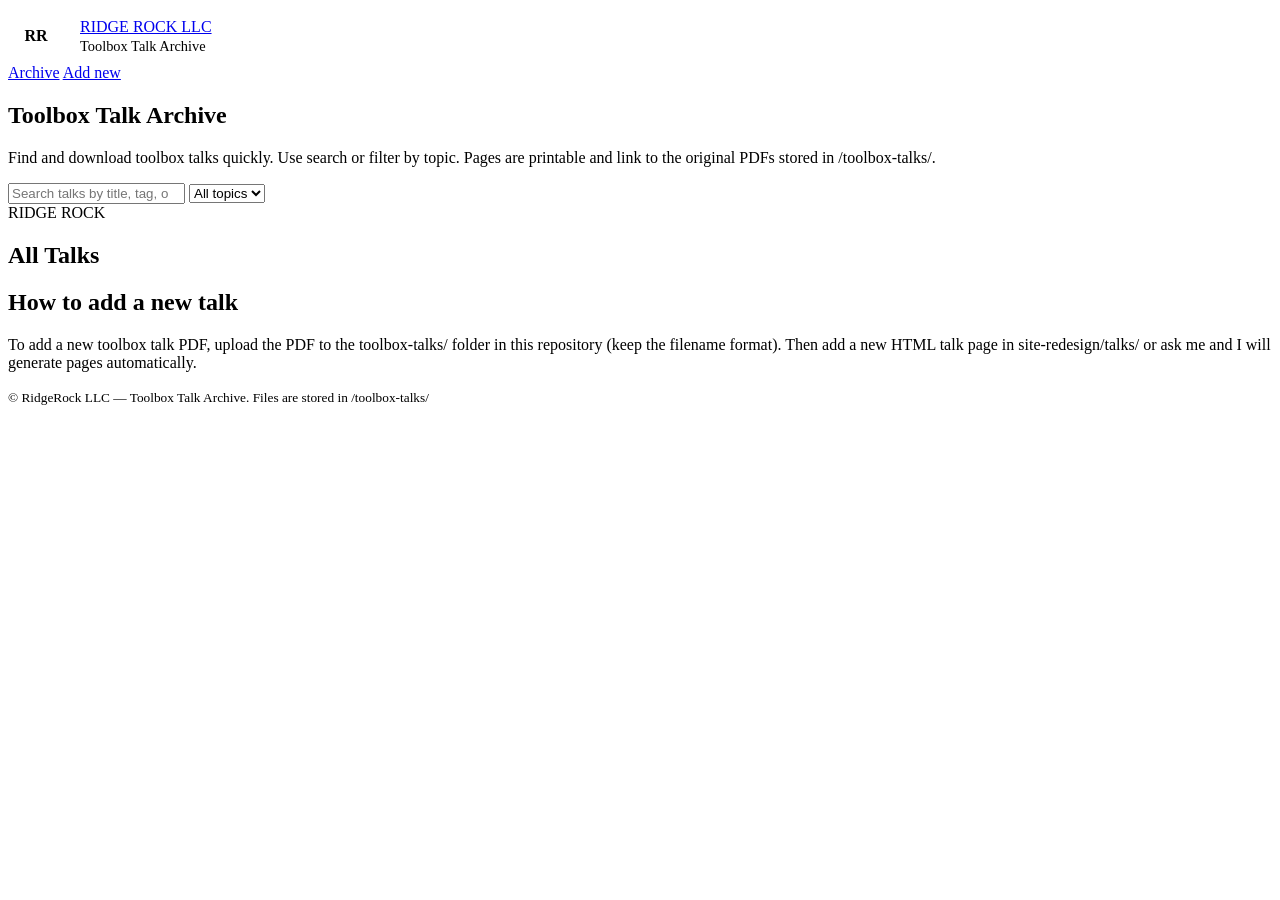
==== index.html @ 1a363d3d "Add safe redirect on site-redesign branch root to /site-redesign/ for GitHub Pages preview" ====
<!doctype html>
<html>
  <head>
    <meta http-equiv="refresh" content="0; url=/site-redesign/" />
    <title>Redirecting…</title>
  </head>
  <body>
    If you are not redirected automatically, <a href="/site-redesign/">click here</a>.
  </body>
</html>
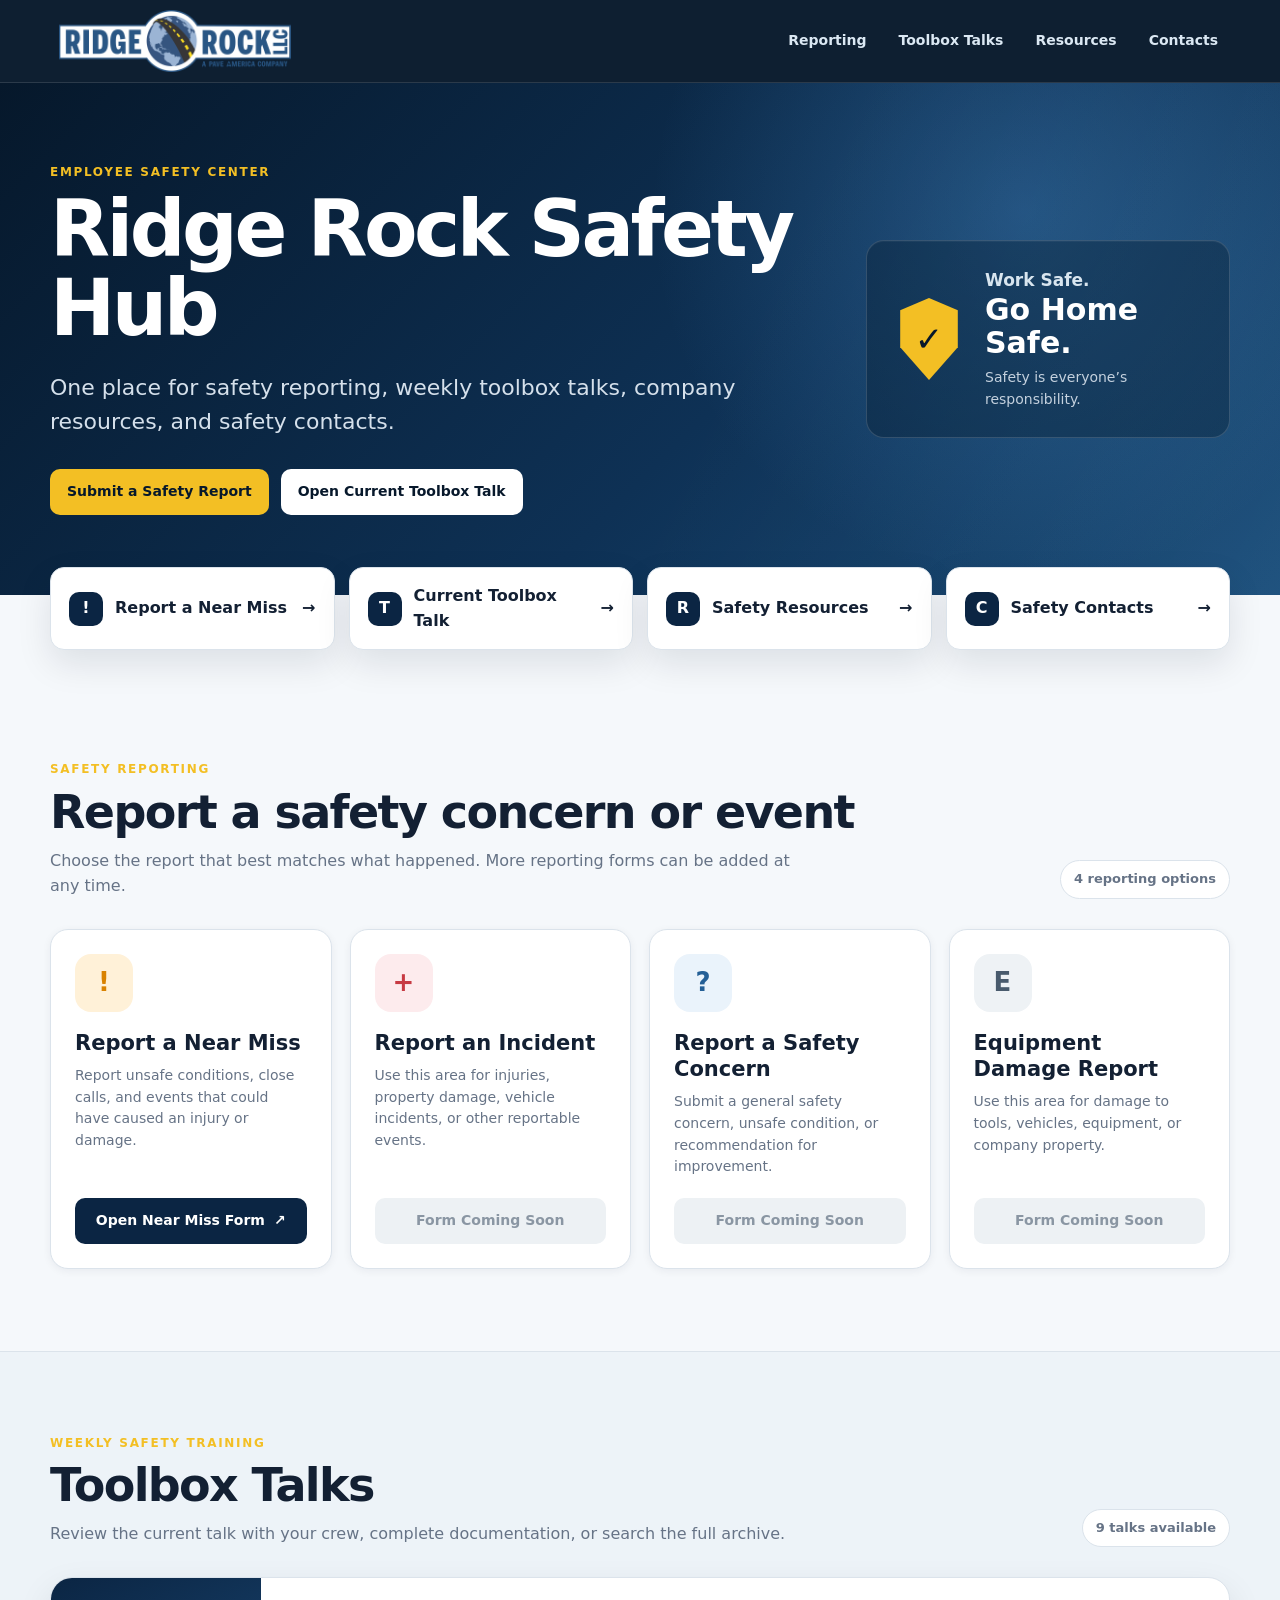
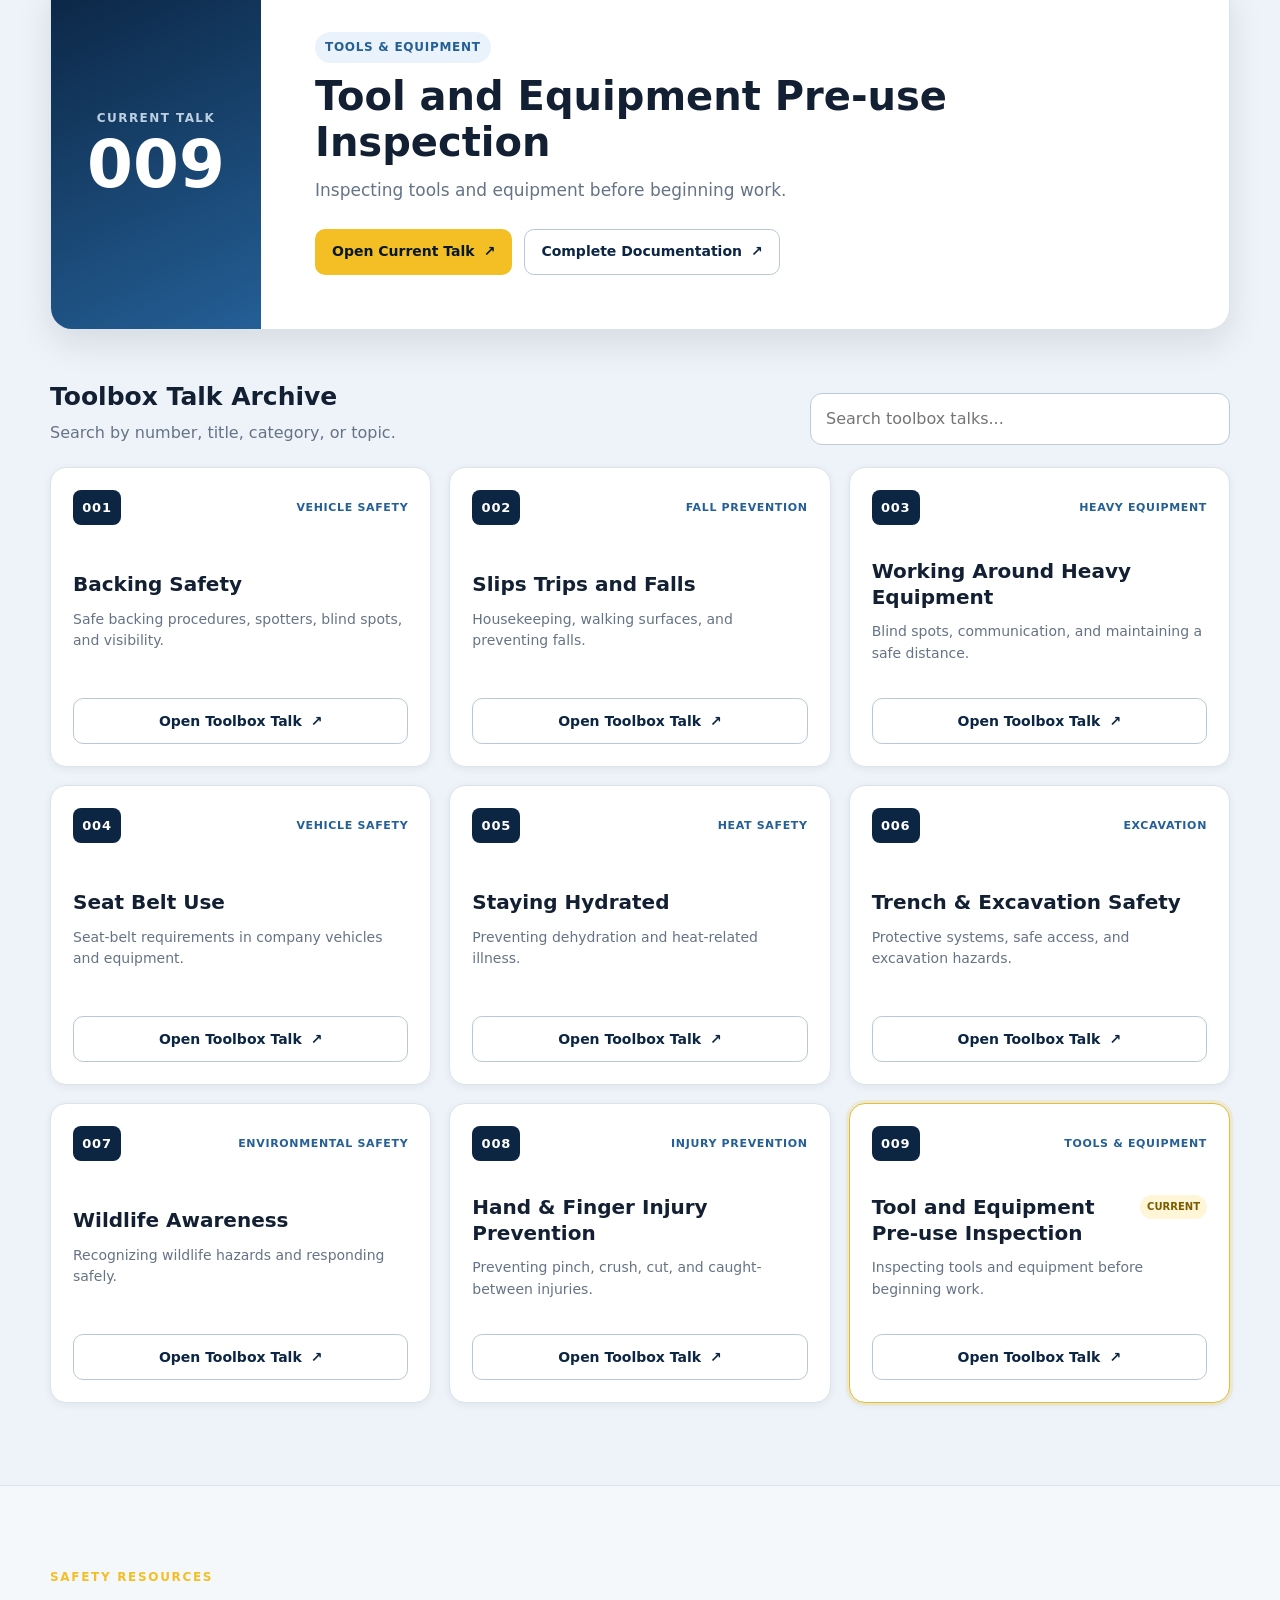
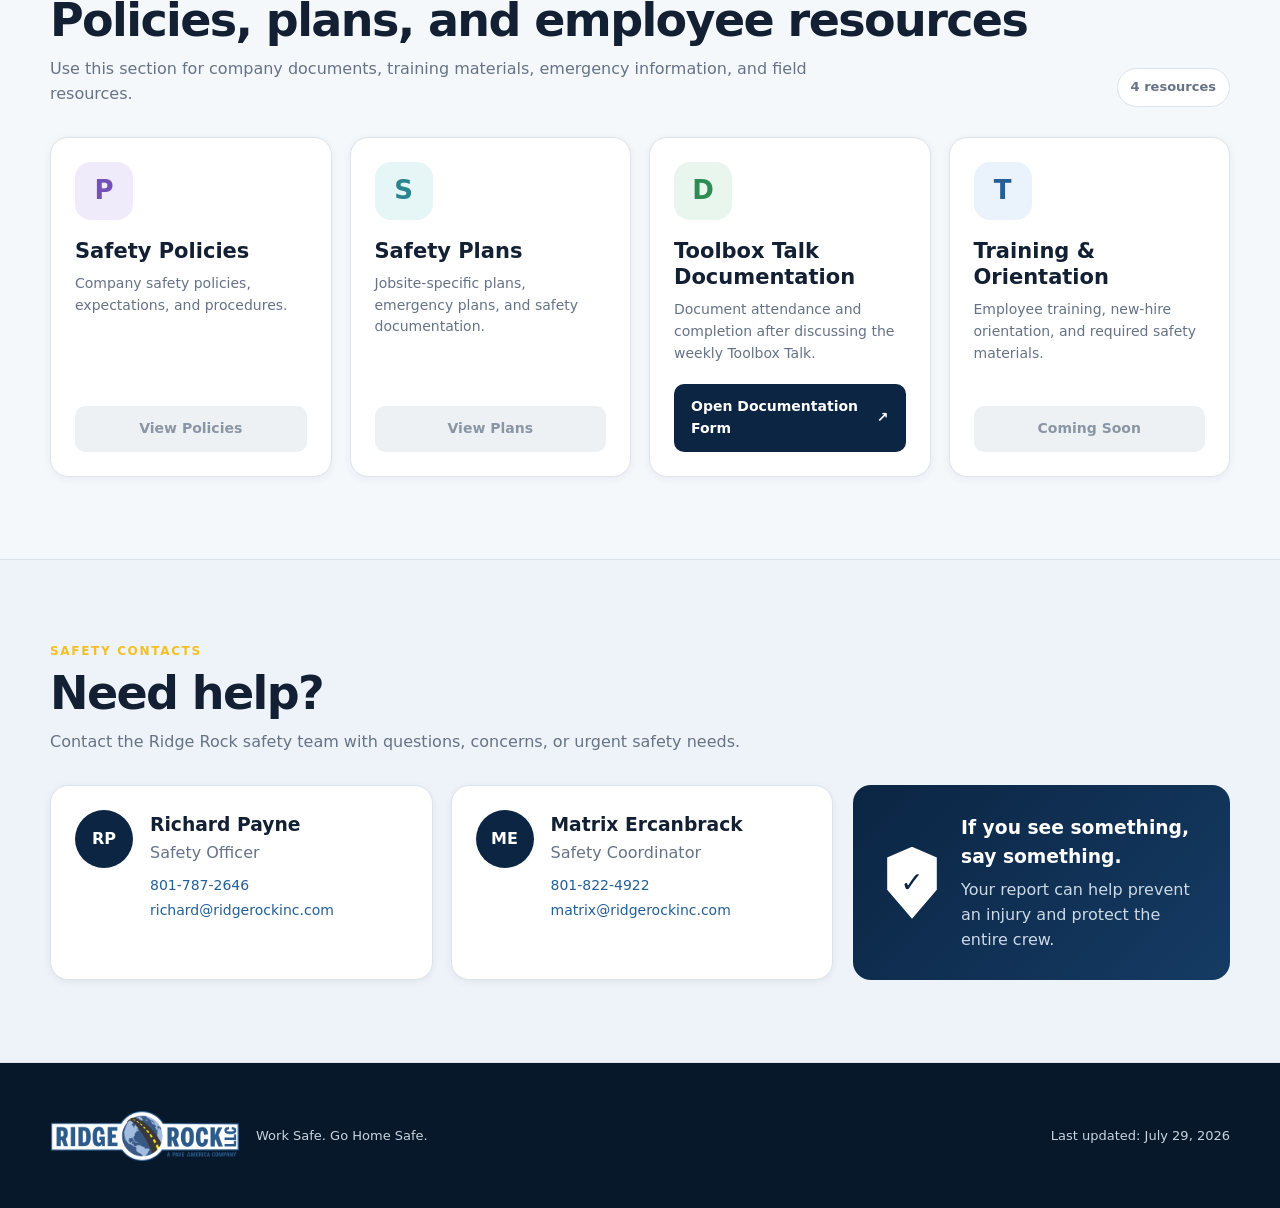
==== commit c9468efe: "Add files via upload" ====
--- a/index.html
+++ b/index.html
@@ -1,10 +1,149 @@
-<!doctype html>
-<html>
-  <head>
-    <meta http-equiv="refresh" content="0; url=/site-redesign/" />
-    <title>Redirecting…</title>
-  </head>
-  <body>
-    If you are not redirected automatically, <a href="/site-redesign/">click here</a>.
-  </body>
+<!DOCTYPE html>
+<html lang="en">
+<head>
+  <meta charset="UTF-8">
+  <meta name="viewport" content="width=device-width, initial-scale=1.0">
+  <meta name="description" content="Ridge Rock employee safety hub for reporting, toolbox talks, policies, plans, and safety contacts.">
+  <title>Ridge Rock Safety Hub</title>
+  <link rel="stylesheet" href="style.css">
+  <script src="data.js" defer></script>
+  <script src="script.js" defer></script>
+</head>
+<body>
+  <header class="site-header">
+    <div class="shell header-inner">
+      <a class="brand" href="#top" aria-label="Ridge Rock Safety Hub home">
+        <img src="assets/ridge-rock-logo.png" alt="Ridge Rock LLC logo">
+      </a>
+      <button class="menu-button" id="menuButton" type="button" aria-expanded="false" aria-controls="mainNav">Menu</button>
+      <nav class="main-nav" id="mainNav" aria-label="Primary navigation">
+        <a href="#reporting">Reporting</a>
+        <a href="#toolbox">Toolbox Talks</a>
+        <a href="#resources">Resources</a>
+        <a href="#contacts">Contacts</a>
+      </nav>
+    </div>
+  </header>
+
+  <main id="top">
+    <section class="hero">
+      <div class="shell hero-grid">
+        <div class="hero-copy">
+          <p class="eyebrow">Employee Safety Center</p>
+          <h1>Ridge Rock Safety Hub</h1>
+          <p class="hero-lead">One place for safety reporting, weekly toolbox talks, company resources, and safety contacts.</p>
+          <div class="hero-actions">
+            <a class="button button-warning" href="#reporting">Submit a Safety Report</a>
+            <a class="button button-light" href="#toolbox">Open Current Toolbox Talk</a>
+          </div>
+        </div>
+        <aside class="safety-message" aria-label="Safety message">
+          <div class="shield-icon">✓</div>
+          <div>
+            <p class="safety-kicker">Work Safe.</p>
+            <h2>Go Home Safe.</h2>
+            <p>Safety is everyone’s responsibility.</p>
+          </div>
+        </aside>
+      </div>
+    </section>
+
+    <section class="quick-links" aria-label="Quick links">
+      <div class="shell quick-grid" id="quickLinks"></div>
+    </section>
+
+    <section class="section" id="reporting">
+      <div class="shell">
+        <div class="section-heading">
+          <div>
+            <p class="eyebrow">Safety Reporting</p>
+            <h2>Report a safety concern or event</h2>
+            <p>Choose the report that best matches what happened. More reporting forms can be added at any time.</p>
+          </div>
+          <span class="section-badge" id="reportCount"></span>
+        </div>
+        <div class="card-grid report-grid" id="reportGrid"></div>
+      </div>
+    </section>
+
+    <section class="section section-alt" id="toolbox">
+      <div class="shell">
+        <div class="section-heading">
+          <div>
+            <p class="eyebrow">Weekly Safety Training</p>
+            <h2>Toolbox Talks</h2>
+            <p>Review the current talk with your crew, complete documentation, or search the full archive.</p>
+          </div>
+          <span class="section-badge" id="toolboxCount"></span>
+        </div>
+
+        <div class="current-talk" id="currentTalk"></div>
+
+        <div class="toolbox-toolbar">
+          <div>
+            <h3>Toolbox Talk Archive</h3>
+            <p>Search by number, title, category, or topic.</p>
+          </div>
+          <div class="search-wrap">
+            <label class="sr-only" for="talkSearch">Search toolbox talks</label>
+            <input id="talkSearch" type="search" placeholder="Search toolbox talks..." autocomplete="off">
+            <button id="clearSearch" type="button" hidden aria-label="Clear search">×</button>
+          </div>
+        </div>
+
+        <div class="talk-grid" id="talkGrid" aria-live="polite"></div>
+        <div class="empty-state" id="emptyState" hidden>
+          <h3>No toolbox talks found</h3>
+          <p>Try a different number or safety topic.</p>
+        </div>
+      </div>
+    </section>
+
+    <section class="section" id="resources">
+      <div class="shell">
+        <div class="section-heading">
+          <div>
+            <p class="eyebrow">Safety Resources</p>
+            <h2>Policies, plans, and employee resources</h2>
+            <p>Use this section for company documents, training materials, emergency information, and field resources.</p>
+          </div>
+          <span class="section-badge" id="resourceCount"></span>
+        </div>
+        <div class="card-grid resource-grid" id="resourceGrid"></div>
+      </div>
+    </section>
+
+    <section class="section section-alt" id="contacts">
+      <div class="shell">
+        <div class="section-heading">
+          <div>
+            <p class="eyebrow">Safety Contacts</p>
+            <h2>Need help?</h2>
+            <p>Contact the Ridge Rock safety team with questions, concerns, or urgent safety needs.</p>
+          </div>
+        </div>
+        <div class="contact-layout">
+          <div class="contact-grid" id="contactGrid"></div>
+          <aside class="speak-up-card">
+            <div class="shield-outline">✓</div>
+            <div>
+              <h3>If you see something, say something.</h3>
+              <p>Your report can help prevent an injury and protect the entire crew.</p>
+            </div>
+          </aside>
+        </div>
+      </div>
+    </section>
+  </main>
+
+  <footer class="site-footer">
+    <div class="shell footer-inner">
+      <div>
+        <img src="assets/ridge-rock-logo.png" alt="" aria-hidden="true">
+        <p>Work Safe. Go Home Safe.</p>
+      </div>
+      <p id="lastUpdated"></p>
+    </div>
+  </footer>
+</body>
 </html>
--- a/style.css
+++ b/style.css
@@ -0,0 +1,211 @@
+:root {
+  --navy-950: #07182b;
+  --navy-900: #0b2543;
+  --navy-800: #153b64;
+  --blue-600: #245f96;
+  --blue-100: #eaf3fb;
+  --gold-500: #f3bf24;
+  --gold-100: #fff6d8;
+  --red-600: #c73a43;
+  --red-100: #fdebed;
+  --green-600: #2d8c53;
+  --green-100: #e9f6ee;
+  --purple-600: #7351b8;
+  --purple-100: #f0ebfb;
+  --teal-600: #2a8590;
+  --teal-100: #e6f5f6;
+  --amber-600: #d98200;
+  --amber-100: #fff1d8;
+  --slate-700: #495b6d;
+  --slate-100: #eef2f5;
+  --ink: #132033;
+  --muted: #667386;
+  --line: #dbe3eb;
+  --surface: #ffffff;
+  --background: #f5f8fb;
+  --shadow-sm: 0 2px 8px rgba(7, 24, 43, 0.06);
+  --shadow-md: 0 14px 35px rgba(7, 24, 43, 0.10);
+  --radius: 18px;
+  --shell: 1180px;
+}
+
+* { box-sizing: border-box; }
+html { scroll-behavior: smooth; }
+body {
+  margin: 0;
+  color: var(--ink);
+  background: var(--background);
+  font-family: Inter, ui-sans-serif, system-ui, -apple-system, BlinkMacSystemFont, "Segoe UI", sans-serif;
+  line-height: 1.55;
+}
+a { color: inherit; }
+button, input { font: inherit; }
+.shell { width: min(calc(100% - 34px), var(--shell)); margin: 0 auto; }
+
+.site-header {
+  position: sticky;
+  top: 0;
+  z-index: 100;
+  background: rgba(7, 24, 43, 0.97);
+  border-bottom: 1px solid rgba(255,255,255,0.12);
+  backdrop-filter: blur(12px);
+}
+.header-inner { min-height: 82px; display: flex; align-items: center; justify-content: space-between; gap: 28px; }
+.brand img { width: 250px; max-height: 62px; object-fit: contain; display: block; }
+.main-nav { display: flex; gap: 8px; }
+.main-nav a { color: #dbe8f3; text-decoration: none; font-size: 14px; font-weight: 750; padding: 10px 12px; border-radius: 9px; }
+.main-nav a:hover { background: rgba(255,255,255,0.08); color: #fff; }
+.menu-button { display: none; border: 1px solid rgba(255,255,255,.28); background: transparent; color: white; border-radius: 9px; padding: 8px 12px; font-weight: 750; }
+
+.hero {
+  color: white;
+  background:
+    radial-gradient(circle at 80% 25%, rgba(63,131,191,.38), transparent 34%),
+    linear-gradient(135deg, #06182b 0%, #0e3155 58%, #174c7a 100%);
+  overflow: hidden;
+  position: relative;
+}
+.hero::after { content: ""; position: absolute; inset: 0; background: linear-gradient(115deg, transparent 55%, rgba(255,255,255,.04)); pointer-events: none; }
+.hero-grid { min-height: 470px; display: grid; grid-template-columns: 1.35fr .65fr; align-items: center; gap: 60px; padding: 80px 0; position: relative; z-index: 1; }
+.eyebrow { margin: 0 0 8px; color: var(--gold-500); font-size: 12px; font-weight: 850; letter-spacing: .14em; text-transform: uppercase; }
+.hero h1 { margin: 0; font-size: clamp(44px, 7vw, 78px); line-height: 1.02; letter-spacing: -.045em; }
+.hero-lead { max-width: 760px; margin: 22px 0 0; color: #d5e0eb; font-size: clamp(18px, 2vw, 22px); }
+.hero-actions { display: flex; flex-wrap: wrap; gap: 12px; margin-top: 30px; }
+.safety-message { display: flex; align-items: center; gap: 20px; padding: 26px; border: 1px solid rgba(255,255,255,.15); border-radius: var(--radius); background: rgba(3,17,32,.30); box-shadow: inset 0 1px rgba(255,255,255,.04); }
+.shield-icon { width: 72px; height: 82px; display: grid; place-items: center; flex: 0 0 auto; clip-path: polygon(50% 0, 90% 15%, 90% 60%, 50% 100%, 10% 60%, 10% 15%); background: var(--gold-500); color: var(--navy-950); font-size: 34px; font-weight: 900; }
+.safety-message h2, .safety-message p { margin: 0; }
+.safety-kicker { color: #d8e5ef; font-size: 17px; font-weight: 800; }
+.safety-message h2 { font-size: 30px; line-height: 1.1; }
+.safety-message p:last-child { margin-top: 8px; color: #c4d1de; font-size: 14px; }
+
+.quick-links { transform: translateY(-28px); position: relative; z-index: 5; }
+.quick-grid { display: grid; grid-template-columns: repeat(4, 1fr); gap: 14px; }
+.quick-card { display: grid; grid-template-columns: auto 1fr auto; align-items: center; gap: 12px; min-height: 76px; padding: 16px 18px; background: white; border: 1px solid var(--line); border-radius: 14px; box-shadow: var(--shadow-md); text-decoration: none; font-weight: 800; }
+.quick-card:hover { transform: translateY(-2px); border-color: #b9cde0; }
+.quick-icon { width: 34px; height: 34px; display: grid; place-items: center; border-radius: 10px; background: var(--navy-900); color: white; }
+
+.section { padding: 82px 0; }
+.section-alt { background: #edf3f8; border-top: 1px solid var(--line); border-bottom: 1px solid var(--line); }
+.section-heading { display: flex; justify-content: space-between; align-items: flex-end; gap: 24px; margin-bottom: 30px; }
+.section-heading h2 { margin: 0; font-size: clamp(31px, 4vw, 46px); letter-spacing: -.035em; line-height: 1.13; }
+.section-heading p:last-child { max-width: 760px; margin: 10px 0 0; color: var(--muted); }
+.section-badge { flex: 0 0 auto; padding: 8px 13px; border: 1px solid var(--line); border-radius: 999px; background: white; color: var(--muted); font-size: 13px; font-weight: 750; }
+
+.card-grid { display: grid; grid-template-columns: repeat(4, minmax(0, 1fr)); gap: 18px; }
+.info-card { min-height: 340px; display: flex; flex-direction: column; gap: 18px; padding: 24px; border: 1px solid var(--line); border-radius: var(--radius); background: white; box-shadow: var(--shadow-sm); }
+.info-card:hover { transform: translateY(-4px); box-shadow: var(--shadow-md); }
+.info-icon { width: 58px; height: 58px; display: grid; place-items: center; border-radius: 16px; font-size: 26px; font-weight: 900; }
+.info-copy { flex: 1; }
+.info-copy h3 { margin: 0 0 9px; font-size: 21px; line-height: 1.25; }
+.info-copy p { margin: 0; color: var(--muted); font-size: 14px; }
+.theme-amber .info-icon { background: var(--amber-100); color: var(--amber-600); }
+.theme-red .info-icon { background: var(--red-100); color: var(--red-600); }
+.theme-blue .info-icon { background: var(--blue-100); color: var(--blue-600); }
+.theme-slate .info-icon { background: var(--slate-100); color: var(--slate-700); }
+.theme-purple .info-icon { background: var(--purple-100); color: var(--purple-600); }
+.theme-teal .info-icon { background: var(--teal-100); color: var(--teal-600); }
+.theme-green .info-icon { background: var(--green-100); color: var(--green-600); }
+
+.button { min-height: 46px; display: inline-flex; align-items: center; justify-content: center; gap: 9px; border: 1px solid transparent; border-radius: 10px; padding: 11px 16px; text-decoration: none; font-size: 14px; font-weight: 850; transition: .18s ease; }
+.button:hover { transform: translateY(-1px); }
+.button-primary { background: var(--navy-900); color: white; }
+.button-primary:hover { background: #123a64; }
+.button-warning { background: var(--gold-500); color: var(--navy-950); }
+.button-warning:hover { background: #ffd34a; }
+.button-light { background: white; color: var(--navy-950); }
+.button-outline { border-color: #b9c8d6; background: white; color: var(--navy-900); }
+.button-outline:hover { border-color: var(--blue-600); background: var(--blue-100); }
+.button-muted { background: #edf1f4; color: #8a96a3; cursor: not-allowed; }
+
+.current-talk { display: grid; grid-template-columns: 210px 1fr; overflow: hidden; border: 1px solid var(--line); border-radius: 22px; background: white; box-shadow: var(--shadow-md); }
+.current-number { display: grid; place-content: center; padding: 34px; background: linear-gradient(155deg, var(--navy-900), var(--blue-600)); color: white; text-align: center; }
+.current-number span { color: #bcd0e2; font-size: 12px; font-weight: 850; letter-spacing: .12em; text-transform: uppercase; }
+.current-number strong { display: block; margin-top: 4px; font-size: 66px; line-height: 1; }
+.current-copy { padding: clamp(30px, 5vw, 54px); }
+.current-copy h3 { margin: 10px 0 12px; font-size: clamp(27px, 4vw, 40px); line-height: 1.15; }
+.current-copy p { margin: 0; color: var(--muted); font-size: 17px; }
+.pill { display: inline-flex; padding: 6px 10px; border-radius: 999px; background: var(--blue-100); color: var(--blue-600); font-size: 12px; font-weight: 850; text-transform: uppercase; letter-spacing: .06em; }
+.current-actions { display: flex; flex-wrap: wrap; gap: 12px; margin-top: 26px; }
+
+.toolbox-toolbar { display: flex; align-items: flex-end; justify-content: space-between; gap: 26px; margin: 48px 0 22px; }
+.toolbox-toolbar h3 { margin: 0; font-size: 25px; }
+.toolbox-toolbar p { margin: 4px 0 0; color: var(--muted); }
+.search-wrap { position: relative; width: min(420px, 100%); }
+.search-wrap input { width: 100%; min-height: 52px; border: 1px solid #bdcbd8; border-radius: 12px; padding: 12px 46px 12px 15px; background: white; color: var(--ink); outline: none; }
+.search-wrap input:focus { border-color: var(--blue-600); box-shadow: 0 0 0 4px rgba(36,95,150,.13); }
+.search-wrap button { position: absolute; right: 9px; top: 50%; transform: translateY(-50%); width: 32px; height: 32px; border: 0; border-radius: 50%; background: #edf1f4; cursor: pointer; font-size: 20px; }
+
+.talk-grid { display: grid; grid-template-columns: repeat(3, minmax(0, 1fr)); gap: 18px; }
+.talk-card { min-height: 300px; display: flex; flex-direction: column; justify-content: space-between; gap: 22px; padding: 22px; border: 1px solid var(--line); border-radius: 16px; background: white; box-shadow: var(--shadow-sm); }
+.talk-card:hover { transform: translateY(-4px); box-shadow: var(--shadow-md); }
+.talk-card.is-current { border-color: #e3bd32; box-shadow: 0 0 0 3px rgba(243,191,36,.15), var(--shadow-sm); }
+.talk-card-top { display: flex; align-items: center; justify-content: space-between; gap: 12px; }
+.talk-number { display: inline-grid; place-items: center; min-width: 48px; height: 35px; border-radius: 8px; background: var(--navy-900); color: white; font-size: 13px; font-weight: 900; letter-spacing: .06em; }
+.talk-category { color: var(--blue-600); font-size: 11px; font-weight: 850; text-transform: uppercase; letter-spacing: .06em; text-align: right; }
+.title-row { display: flex; align-items: flex-start; gap: 9px; }
+.title-row h3 { flex: 1; margin: 0; font-size: 20px; line-height: 1.28; }
+.current-label { flex: 0 0 auto; padding: 4px 7px; border-radius: 999px; background: var(--gold-100); color: #7a5b00; font-size: 10px; font-weight: 900; text-transform: uppercase; }
+.talk-card p { margin: 11px 0 0; color: var(--muted); font-size: 14px; }
+.empty-state { padding: 50px 24px; border: 1px dashed #b9c8d6; border-radius: 16px; background: white; text-align: center; }
+.empty-state h3 { margin: 0; }
+.empty-state p { margin: 7px 0 0; color: var(--muted); }
+
+.contact-layout { display: grid; grid-template-columns: 1.35fr .65fr; gap: 20px; }
+.contact-grid { display: grid; grid-template-columns: repeat(2, minmax(0, 1fr)); gap: 18px; }
+.contact-card { display: grid; grid-template-columns: auto 1fr; gap: 17px; padding: 24px; border: 1px solid var(--line); border-radius: var(--radius); background: white; box-shadow: var(--shadow-sm); }
+.avatar { width: 58px; height: 58px; display: grid; place-items: center; border-radius: 50%; background: var(--navy-900); color: white; font-weight: 900; }
+.contact-card h3 { margin: 0; }
+.contact-role { margin: 2px 0 9px; color: var(--muted); }
+.contact-card a { display: block; margin-top: 4px; color: var(--blue-600); text-decoration: none; font-size: 14px; overflow-wrap: anywhere; }
+.speak-up-card { display: flex; align-items: center; gap: 18px; padding: 28px; border-radius: var(--radius); background: linear-gradient(135deg, var(--navy-900), var(--navy-800)); color: white; }
+.shield-outline { width: 62px; height: 72px; display: grid; place-items: center; flex: 0 0 auto; clip-path: polygon(50% 0, 90% 15%, 90% 60%, 50% 100%, 10% 60%, 10% 15%); background: white; color: var(--navy-900); font-size: 28px; font-weight: 900; }
+.speak-up-card h3 { margin: 0 0 7px; }
+.speak-up-card p { margin: 0; color: #ccdae6; }
+
+.site-footer { background: var(--navy-950); color: #c8d5e0; }
+.footer-inner { min-height: 145px; display: flex; align-items: center; justify-content: space-between; gap: 30px; padding: 28px 0; }
+.footer-inner > div { display: flex; align-items: center; gap: 16px; }
+.footer-inner img { width: 190px; max-height: 50px; object-fit: contain; filter: brightness(1.05); }
+.footer-inner p { margin: 0; font-size: 13px; }
+
+.sr-only { position: absolute; width: 1px; height: 1px; overflow: hidden; clip: rect(0,0,0,0); white-space: nowrap; }
+
+@media (max-width: 1000px) {
+  .hero-grid { grid-template-columns: 1fr; gap: 34px; }
+  .safety-message { max-width: 520px; }
+  .card-grid { grid-template-columns: repeat(2, minmax(0, 1fr)); }
+  .talk-grid { grid-template-columns: repeat(2, minmax(0, 1fr)); }
+  .contact-layout { grid-template-columns: 1fr; }
+}
+
+@media (max-width: 760px) {
+  .header-inner { min-height: 72px; }
+  .brand img { width: 205px; }
+  .menu-button { display: inline-flex; }
+  .main-nav { display: none; position: absolute; top: 72px; left: 0; right: 0; flex-direction: column; padding: 14px 17px 18px; background: var(--navy-950); border-top: 1px solid rgba(255,255,255,.1); }
+  .main-nav.open { display: flex; }
+  .hero-grid { min-height: auto; padding: 62px 0 80px; }
+  .quick-grid { grid-template-columns: repeat(2, 1fr); }
+  .section { padding: 62px 0; }
+  .section-heading { align-items: flex-start; flex-direction: column; }
+  .current-talk { grid-template-columns: 1fr; }
+  .current-number { display: flex; align-items: center; justify-content: flex-start; gap: 10px; padding: 21px 24px; text-align: left; }
+  .current-number strong { margin: 0; font-size: 26px; }
+  .toolbox-toolbar { align-items: flex-start; flex-direction: column; }
+  .search-wrap { width: 100%; }
+  .contact-grid { grid-template-columns: 1fr; }
+  .footer-inner { align-items: flex-start; flex-direction: column; }
+}
+
+@media (max-width: 560px) {
+  .shell { width: min(calc(100% - 24px), var(--shell)); }
+  .brand img { width: 175px; }
+  .hero h1 { font-size: 43px; }
+  .hero-actions .button { width: 100%; }
+  .safety-message { align-items: flex-start; }
+  .quick-grid, .card-grid, .talk-grid { grid-template-columns: 1fr; }
+  .quick-links { transform: translateY(-22px); }
+  .info-card { min-height: 300px; }
+  .current-actions .button { width: 100%; }
+  .footer-inner > div { align-items: flex-start; flex-direction: column; }
+}
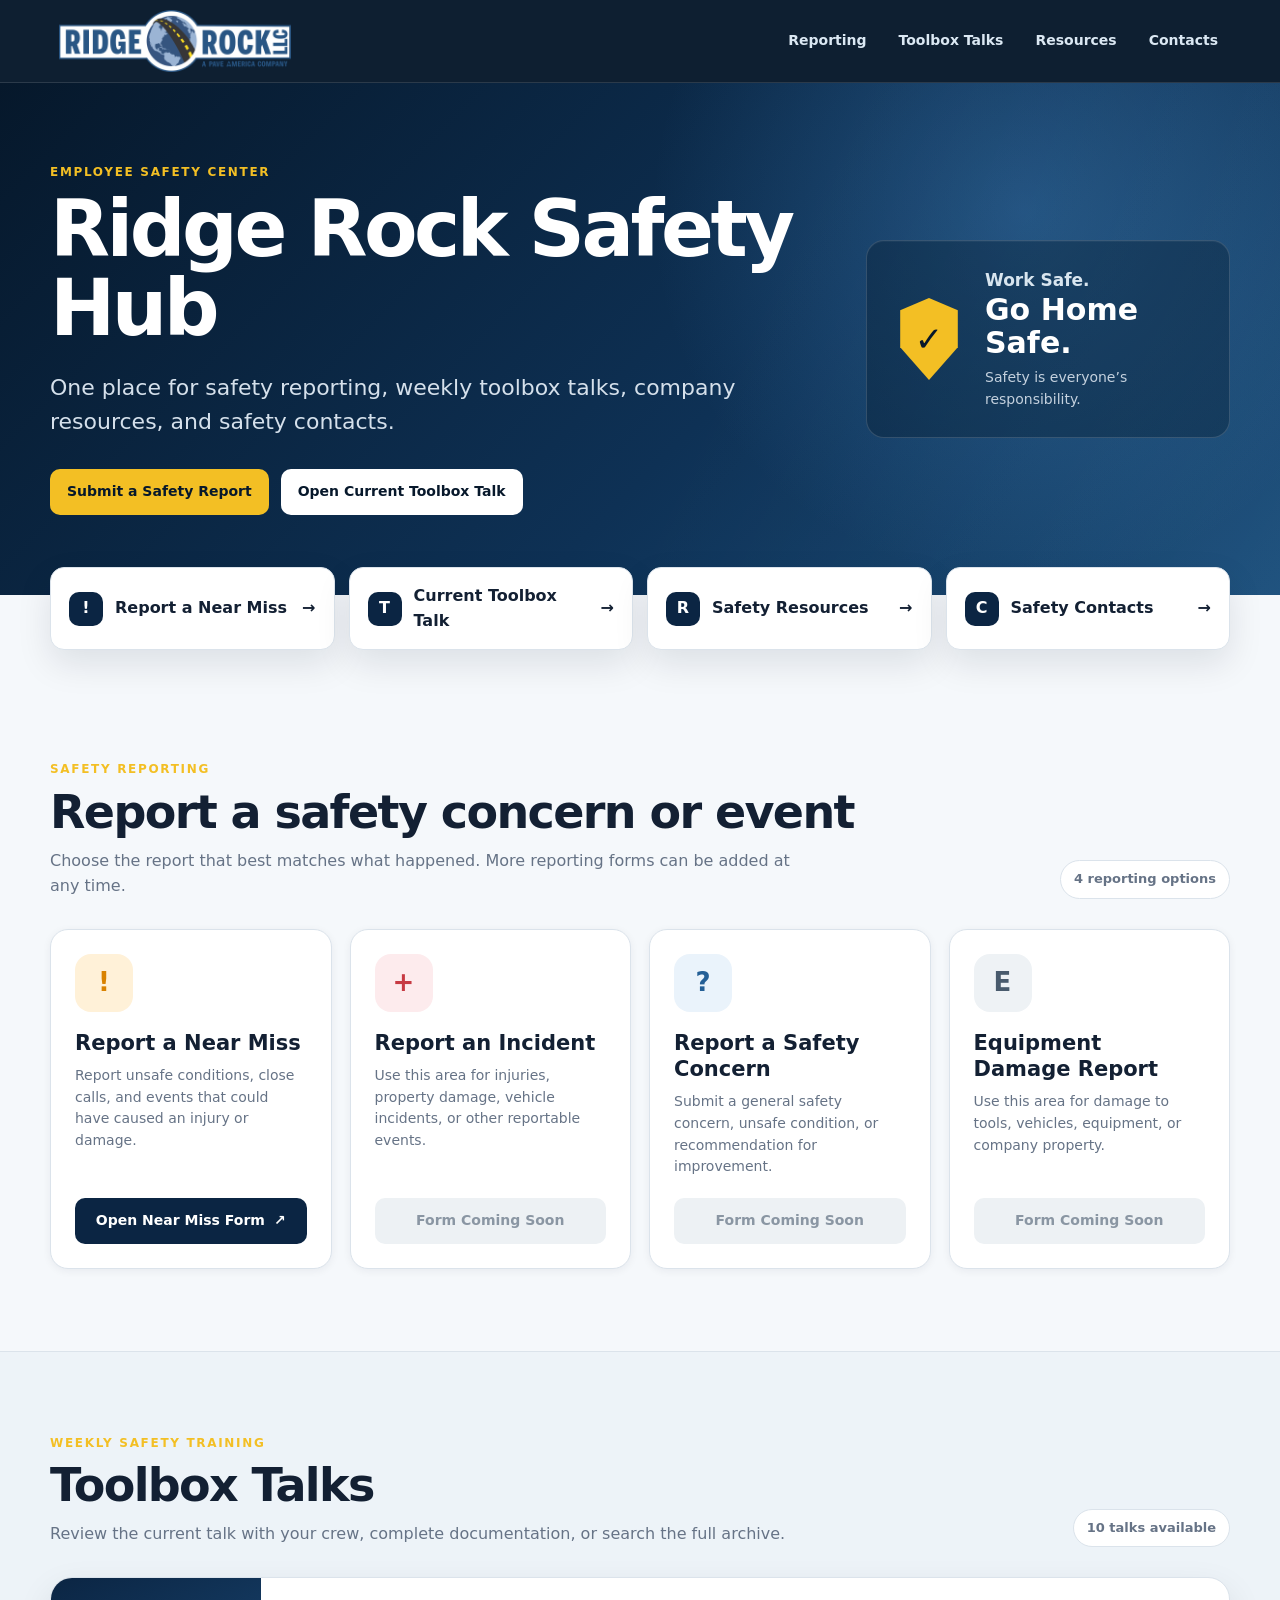
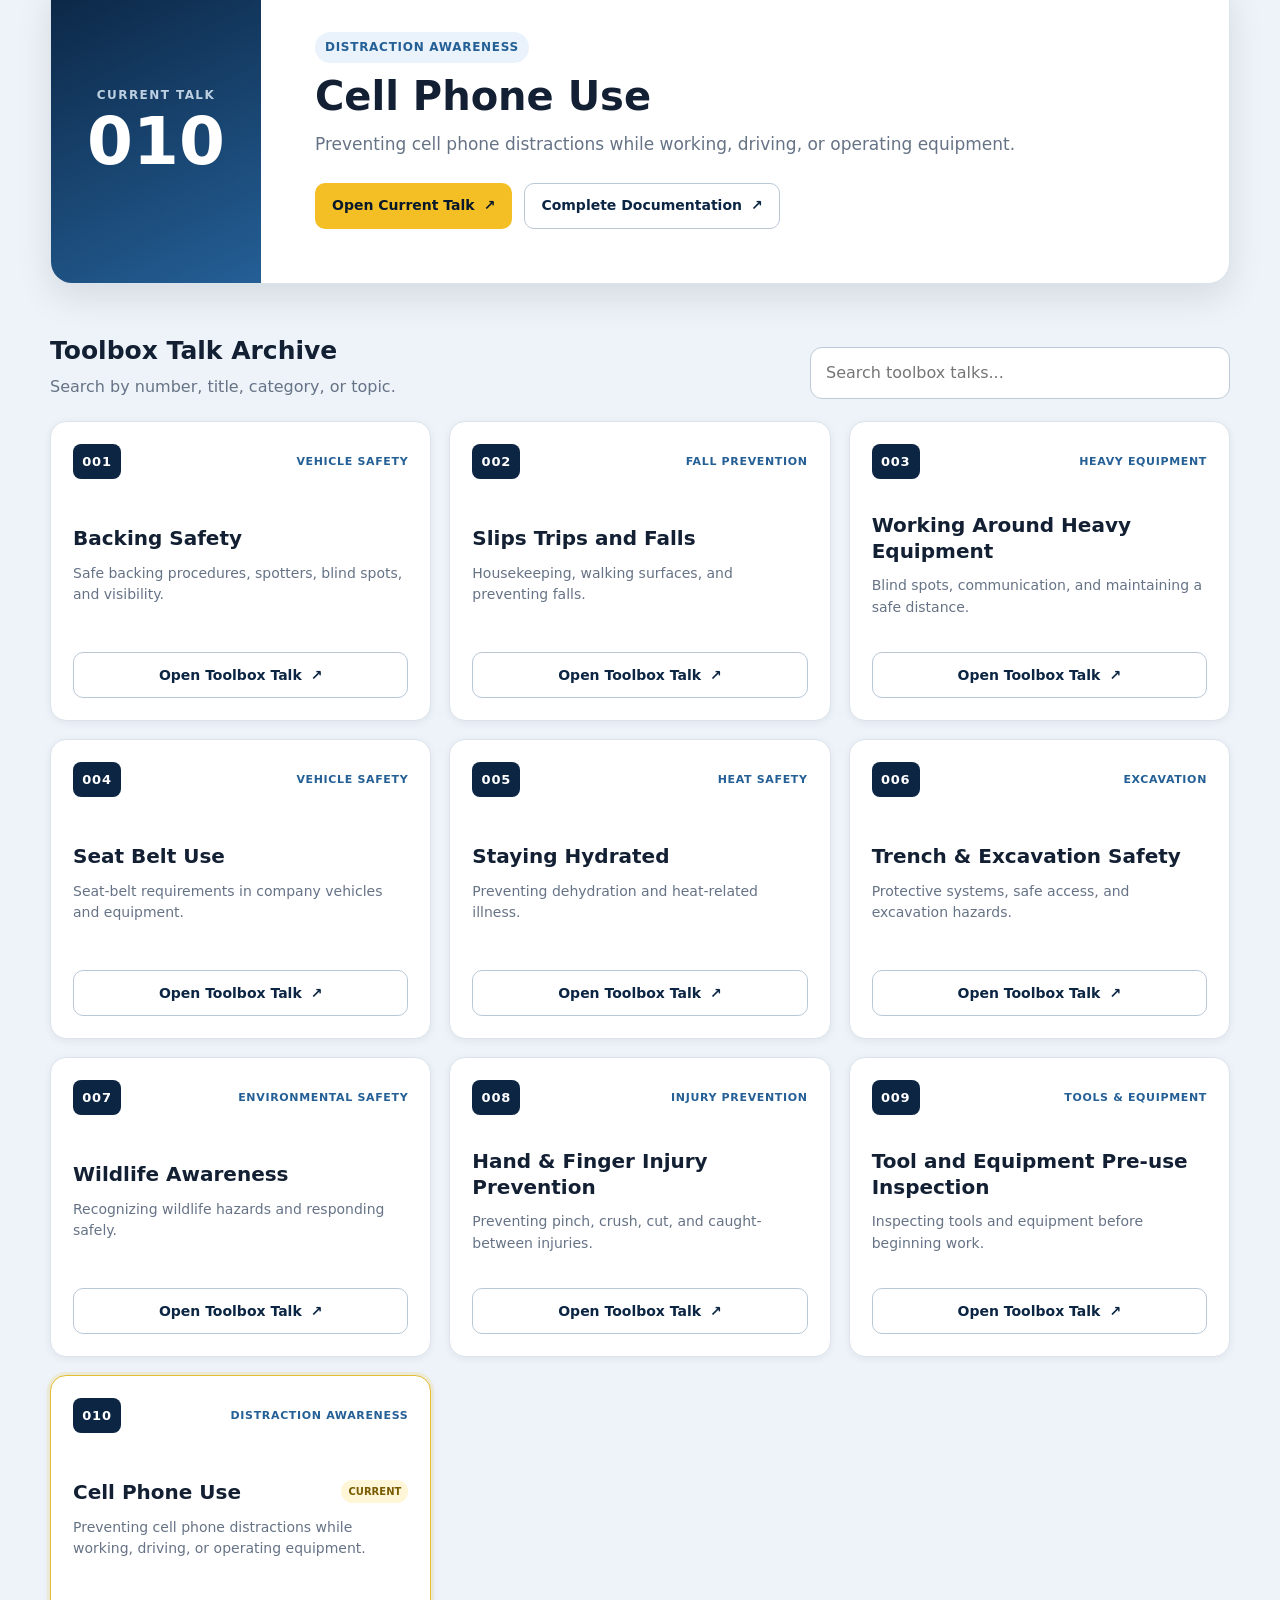
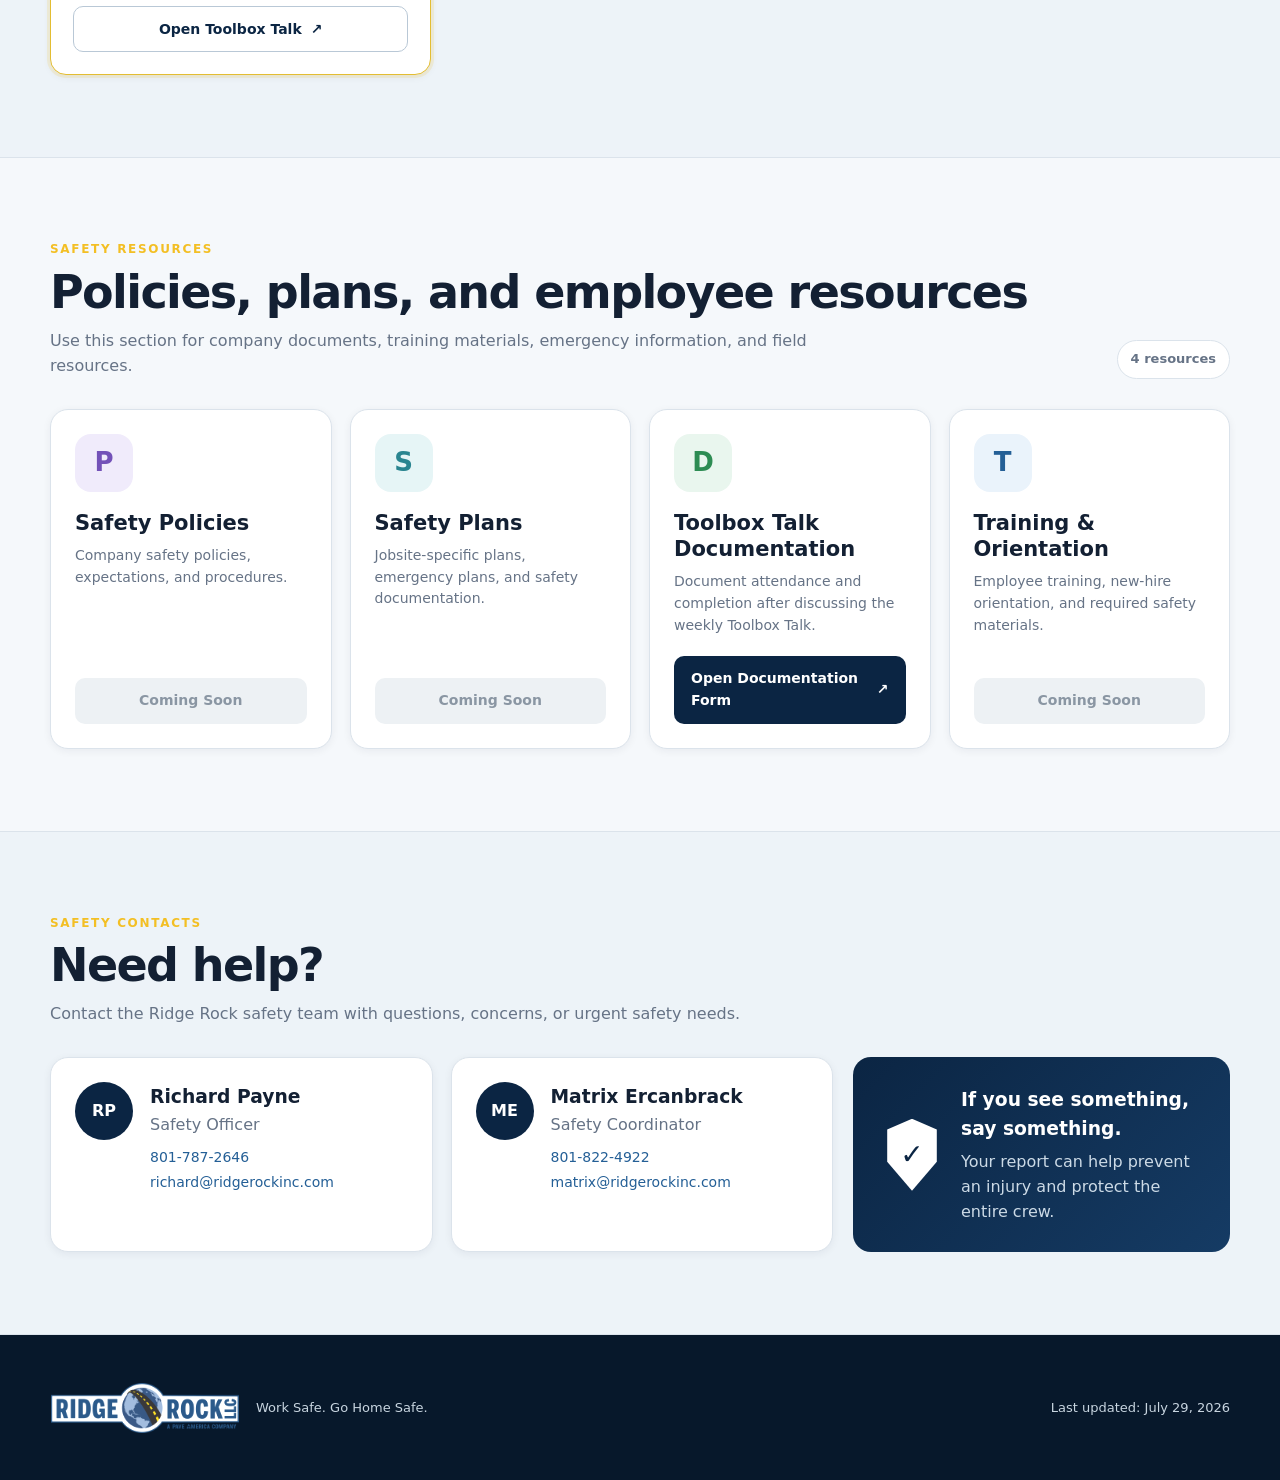
==== commit 27838a93: "Add favicon link to index.html" ====
--- a/index.html
+++ b/index.html
@@ -4,8 +4,9 @@
   <meta charset="UTF-8">
   <meta name="viewport" content="width=device-width, initial-scale=1.0">
   <meta name="description" content="Ridge Rock employee safety hub for reporting, toolbox talks, policies, plans, and safety contacts.">
-  <title>Ridge Rock Safety Hub</title>
-  <link rel="stylesheet" href="style.css">
+<title>Ridge Rock Safety Hub</title>
+<link rel="icon" href="favicon.ico" type="image/x-icon">
+<link rel="stylesheet" href="style.css">
   <script src="data.js" defer></script>
   <script src="script.js" defer></script>
 </head>
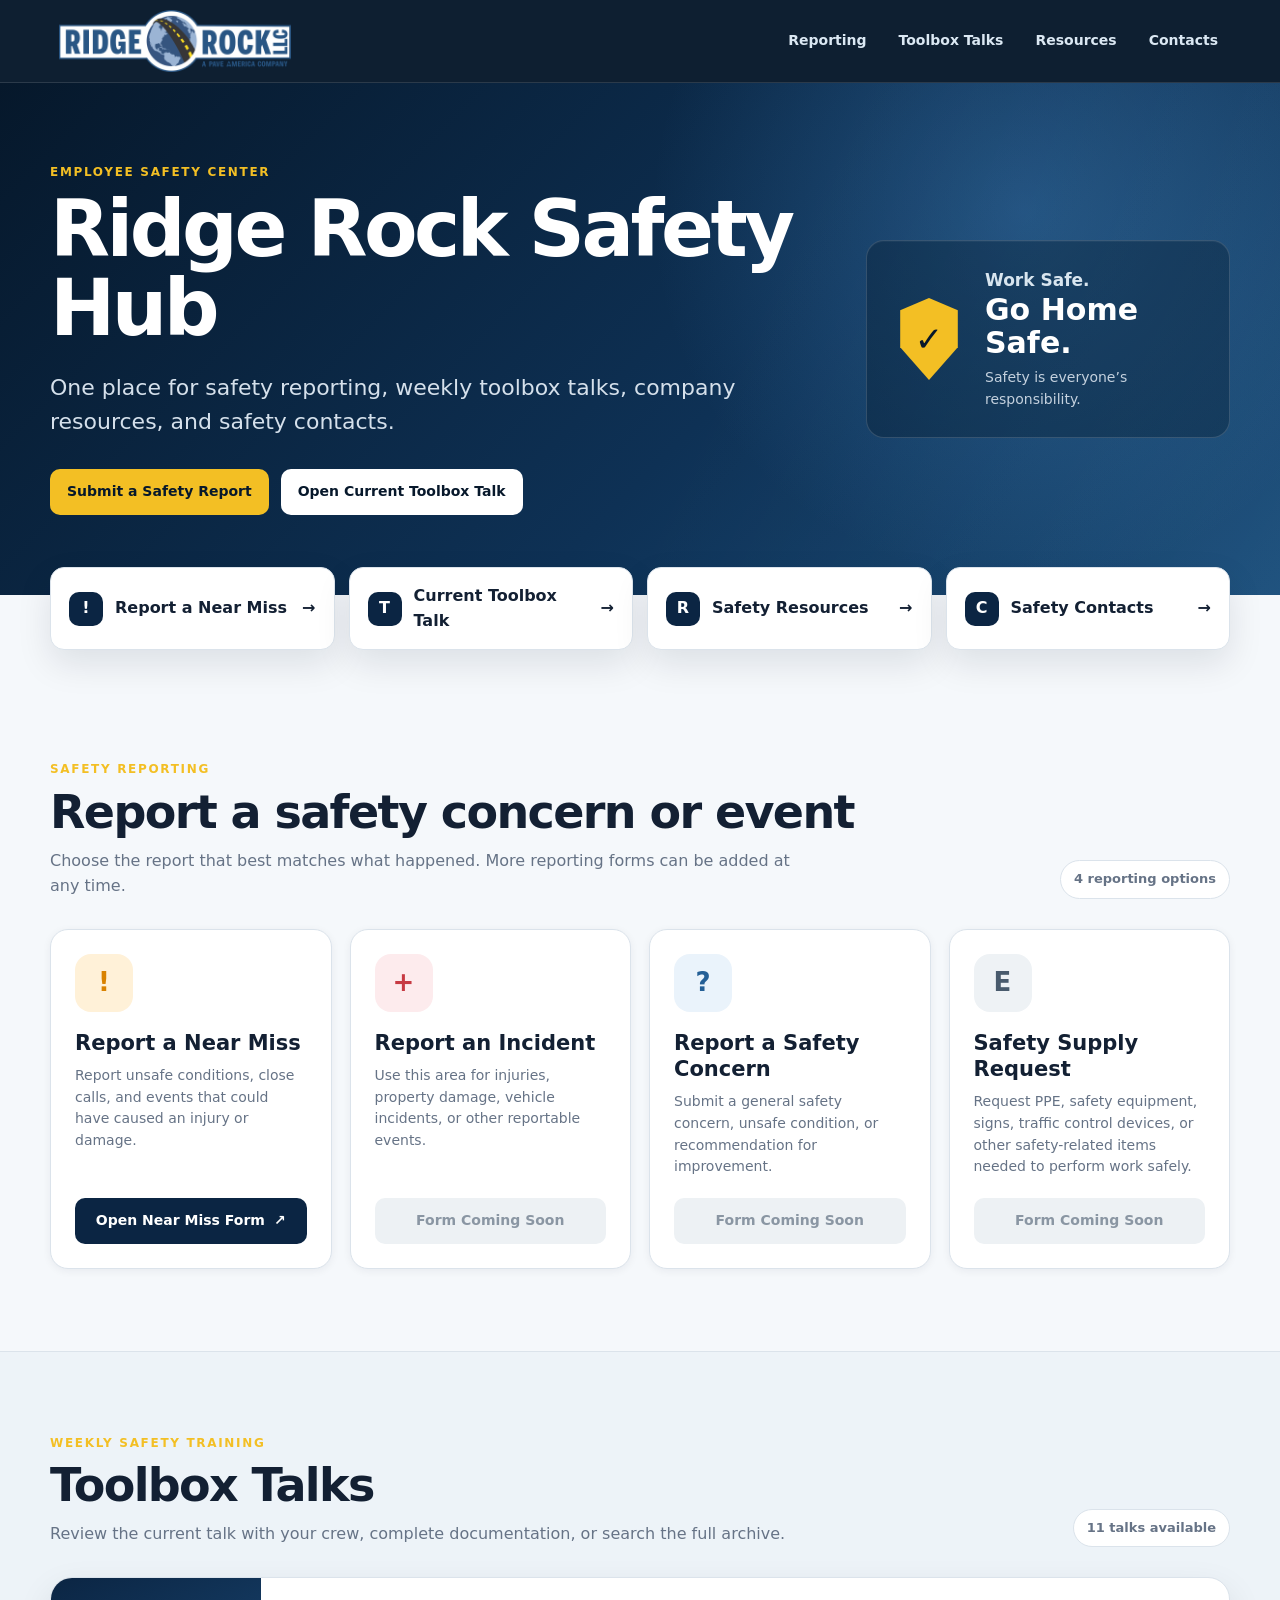
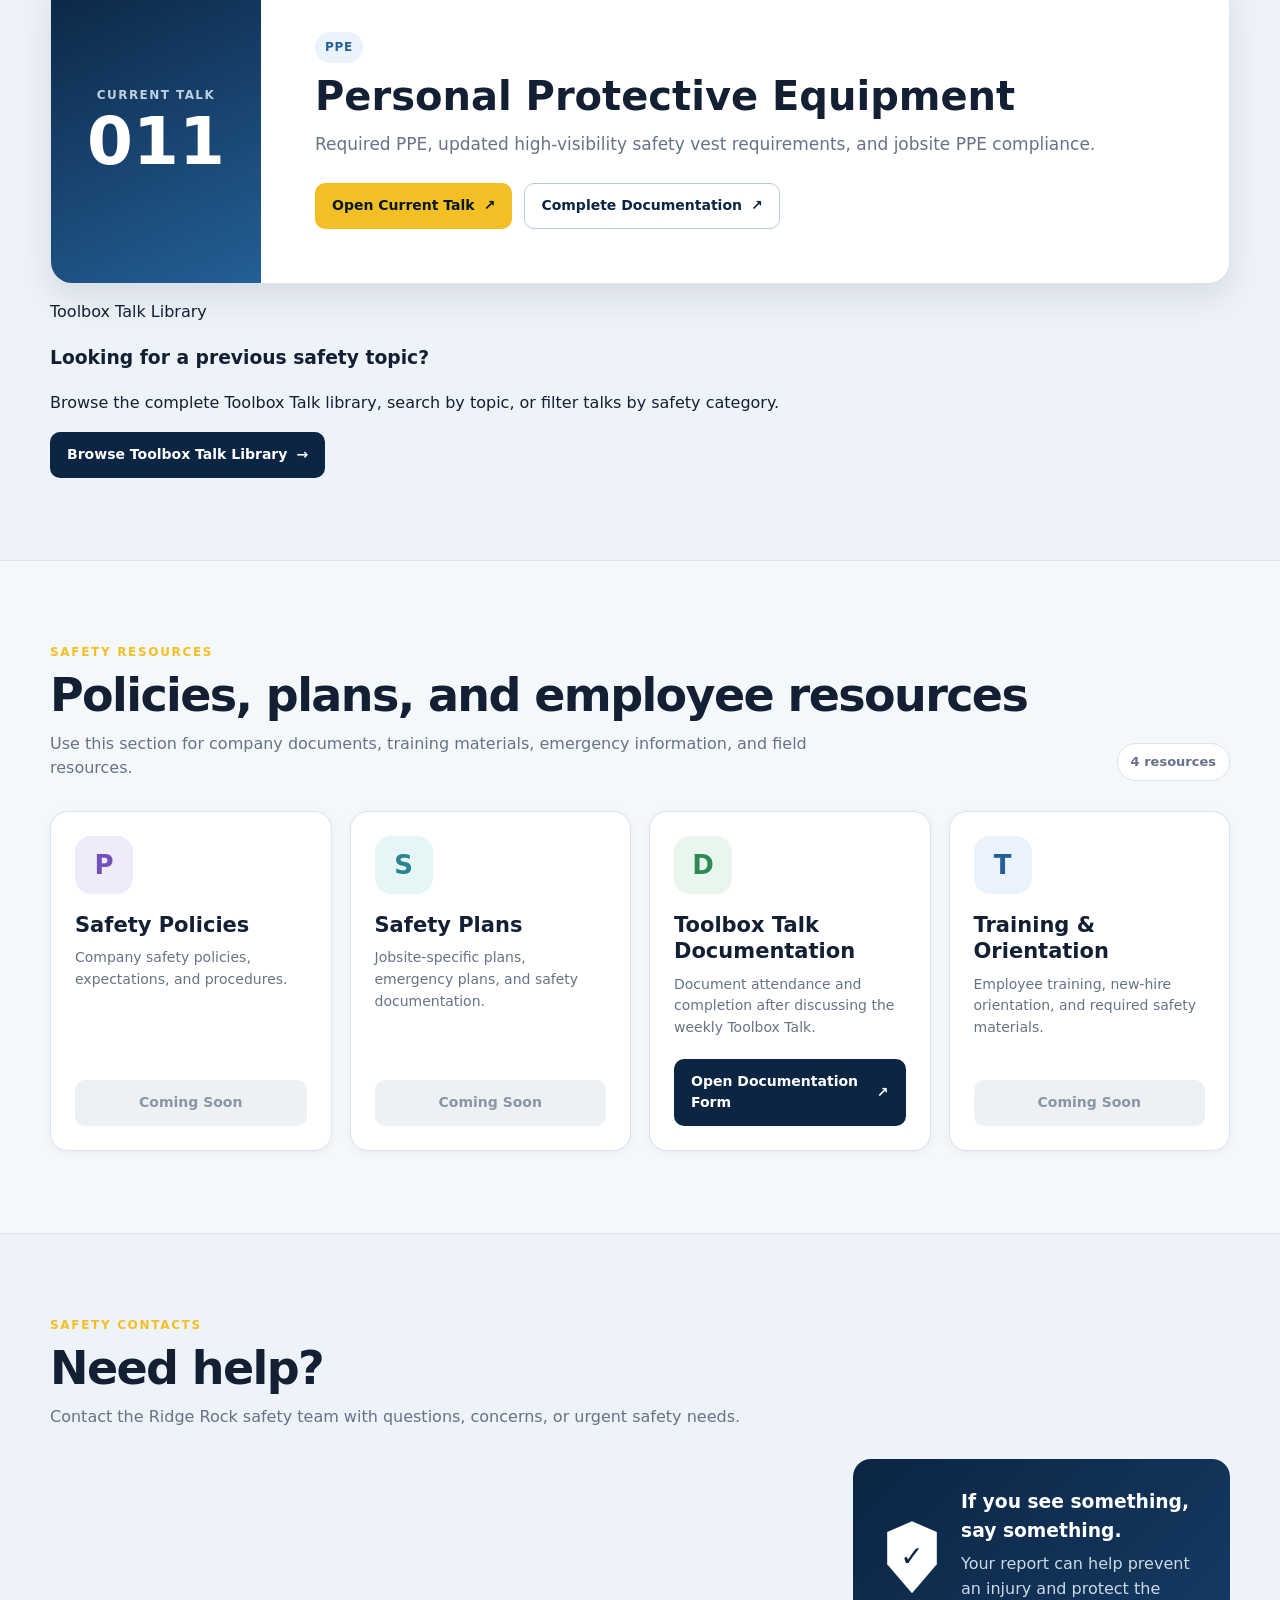
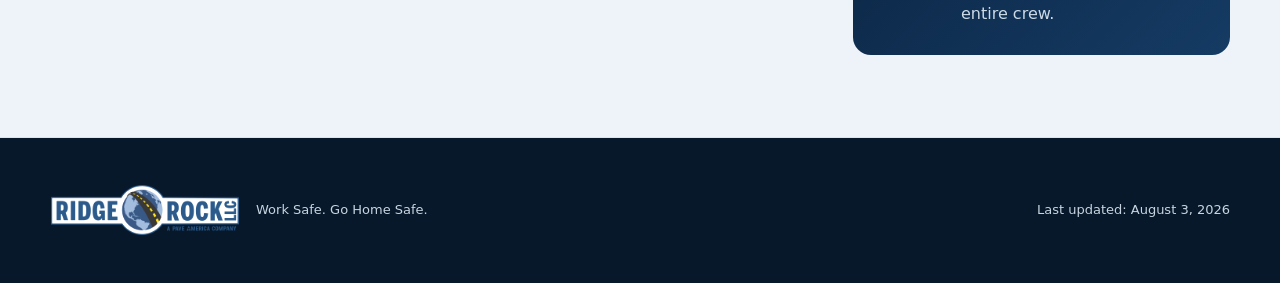
==== commit 66ba8874: "Add Toolbox Talk Library section to index.html Added a new library section with a call-to-action for" ====
--- a/index.html
+++ b/index.html
@@ -80,23 +80,31 @@
 
         <div class="current-talk" id="currentTalk"></div>
 
-        <div class="toolbox-toolbar">
-          <div>
-            <h3>Toolbox Talk Archive</h3>
-            <p>Search by number, title, category, or topic.</p>
-          </div>
-          <div class="search-wrap">
-            <label class="sr-only" for="talkSearch">Search toolbox talks</label>
-            <input id="talkSearch" type="search" placeholder="Search toolbox talks..." autocomplete="off">
-            <button id="clearSearch" type="button" hidden aria-label="Clear search">×</button>
-          </div>
-        </div>
+        <div class="toolbox-library-cta">
+  <div class="library-icon" aria-hidden="true">
+    <span></span>
+    <span></span>
+    <span></span>
+  </div>
 
-        <div class="talk-grid" id="talkGrid" aria-live="polite"></div>
-        <div class="empty-state" id="emptyState" hidden>
-          <h3>No toolbox talks found</h3>
-          <p>Try a different number or safety topic.</p>
-        </div>
+  <div class="library-copy">
+    <p class="library-kicker">Toolbox Talk Library</p>
+    <h3>Looking for a previous safety topic?</h3>
+    <p>
+      Browse the complete Toolbox Talk library, search by topic,
+      or filter talks by safety category.
+    </p>
+  </div>
+
+  <div class="library-actions">
+    <span class="library-count" id="libraryTalkCount"></span>
+
+    <a class="button button-primary" href="toolbox-talks.html">
+      Browse Toolbox Talk Library
+      <span aria-hidden="true">→</span>
+    </a>
+  </div>
+</div>
       </div>
     </section>
 
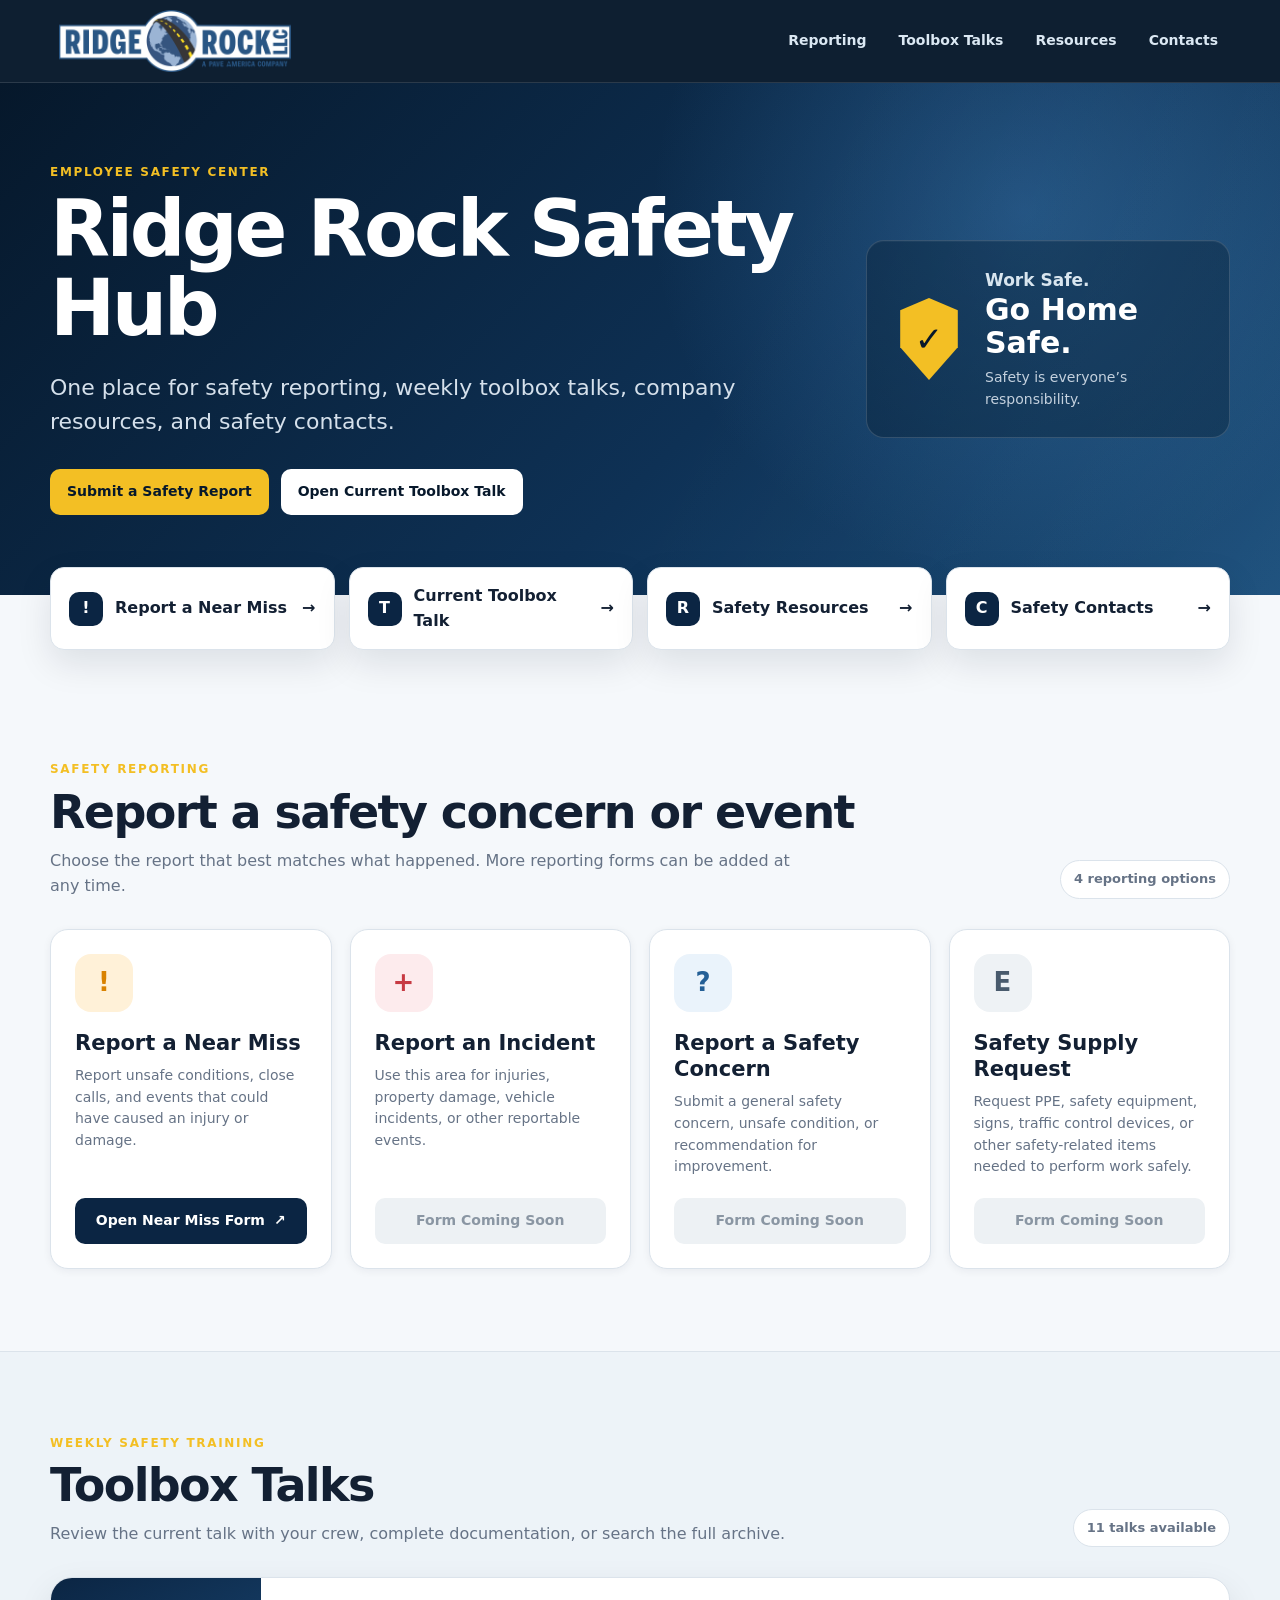
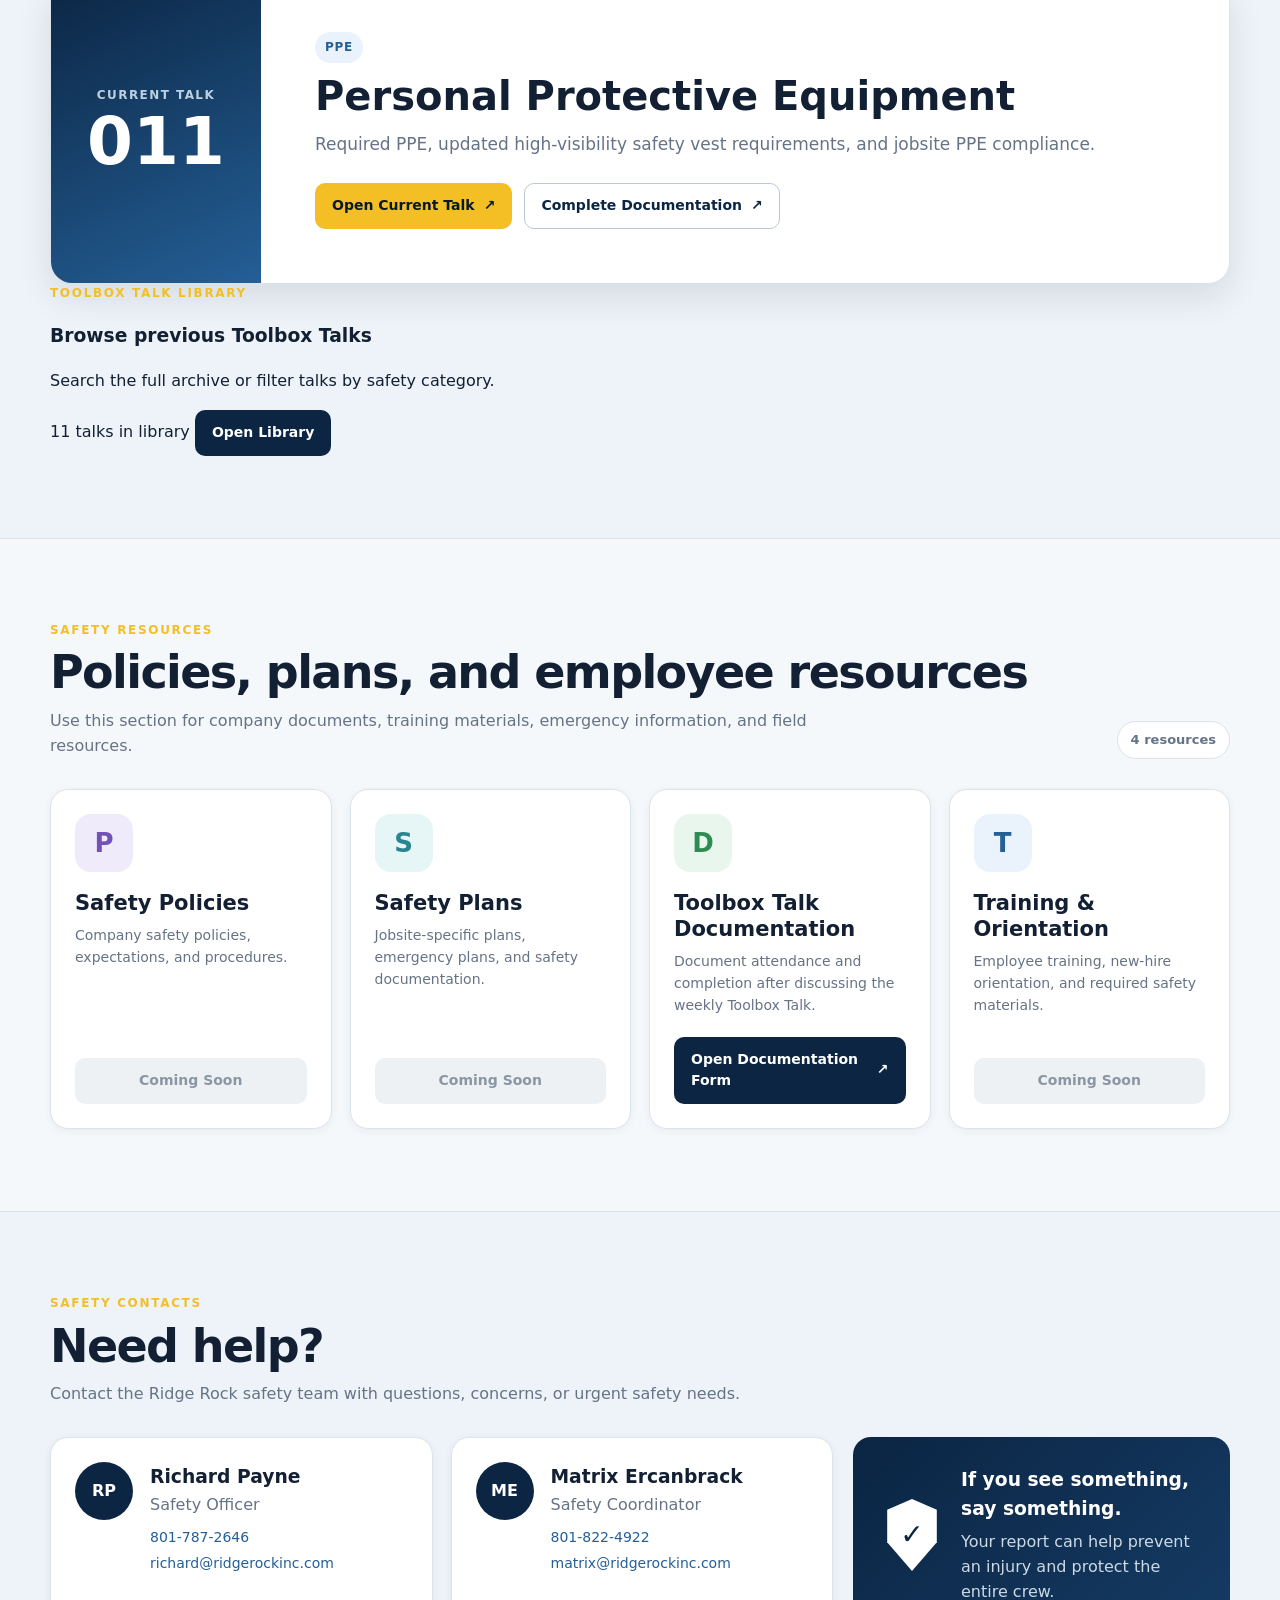
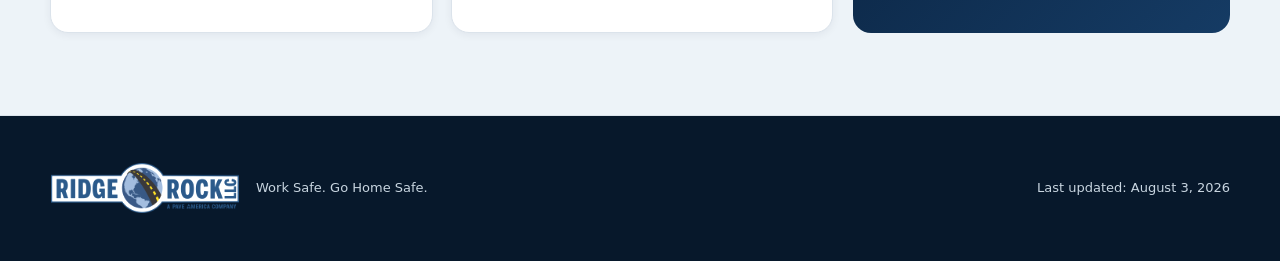
==== commit d787ca5a: "Update Toolbox Talk Library section in index.html Replaced the previous library section with a new l" ====
--- a/index.html
+++ b/index.html
@@ -80,28 +80,18 @@
 
         <div class="current-talk" id="currentTalk"></div>
 
-        <div class="toolbox-library-cta">
-  <div class="library-icon" aria-hidden="true">
-    <span></span>
-    <span></span>
-    <span></span>
+       <div class="toolbox-library-link">
+  <div>
+    <p class="eyebrow">Toolbox Talk Library</p>
+    <h3>Browse previous Toolbox Talks</h3>
+    <p>Search the full archive or filter talks by safety category.</p>
   </div>
 
-  <div class="library-copy">
-    <p class="library-kicker">Toolbox Talk Library</p>
-    <h3>Looking for a previous safety topic?</h3>
-    <p>
-      Browse the complete Toolbox Talk library, search by topic,
-      or filter talks by safety category.
-    </p>
-  </div>
-
-  <div class="library-actions">
-    <span class="library-count" id="libraryTalkCount"></span>
+  <div class="toolbox-library-link-actions">
+    <span id="libraryTalkCount"></span>
 
     <a class="button button-primary" href="toolbox-talks.html">
-      Browse Toolbox Talk Library
-      <span aria-hidden="true">→</span>
+      Open Library
     </a>
   </div>
 </div>
--- a/style.css
+++ b/style.css
@@ -127,9 +127,6 @@
 .pill { display: inline-flex; padding: 6px 10px; border-radius: 999px; background: var(--blue-100); color: var(--blue-600); font-size: 12px; font-weight: 850; text-transform: uppercase; letter-spacing: .06em; }
 .current-actions { display: flex; flex-wrap: wrap; gap: 12px; margin-top: 26px; }
 
-.toolbox-toolbar { display: flex; align-items: flex-end; justify-content: space-between; gap: 26px; margin: 48px 0 22px; }
-.toolbox-toolbar h3 { margin: 0; font-size: 25px; }
-.toolbox-toolbar p { margin: 4px 0 0; color: var(--muted); }
 .search-wrap { position: relative; width: min(420px, 100%); }
 .search-wrap input { width: 100%; min-height: 52px; border: 1px solid #bdcbd8; border-radius: 12px; padding: 12px 46px 12px 15px; background: white; color: var(--ink); outline: none; }
 .search-wrap input:focus { border-color: var(--blue-600); box-shadow: 0 0 0 4px rgba(36,95,150,.13); }
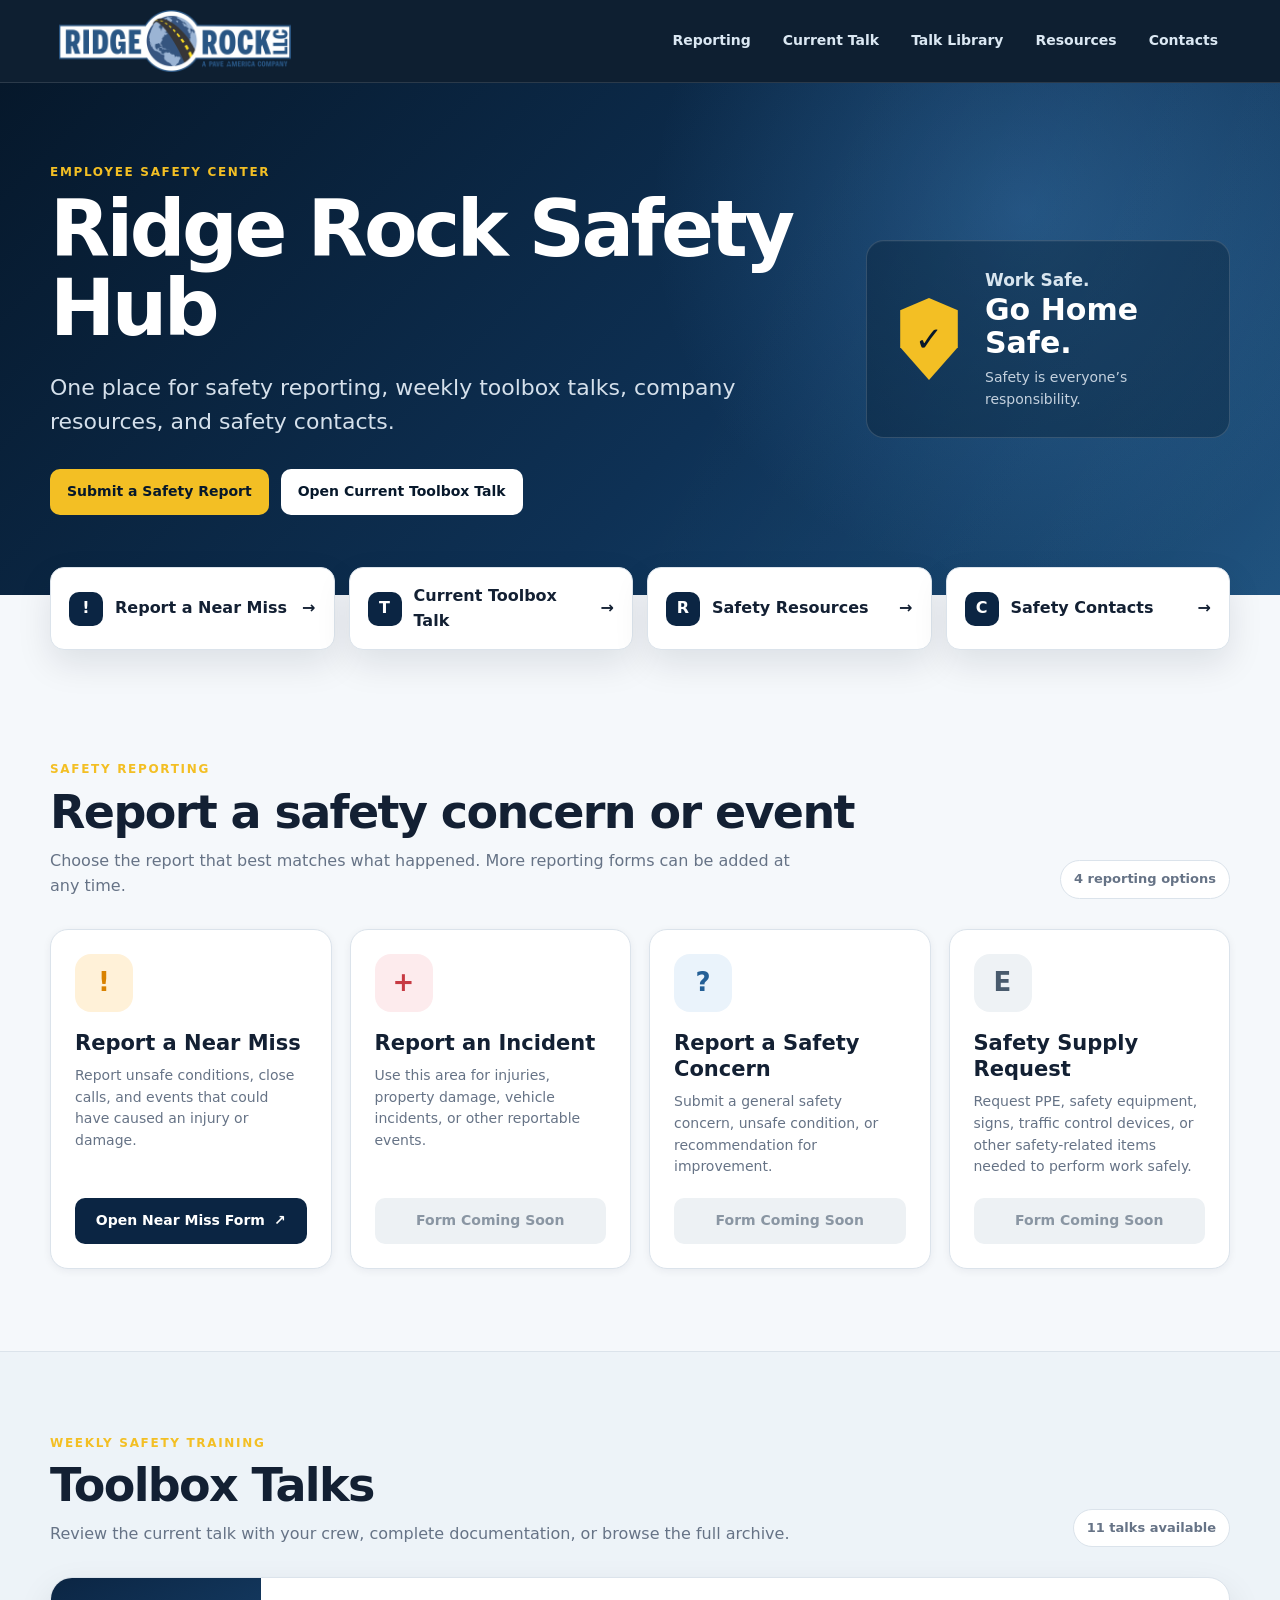
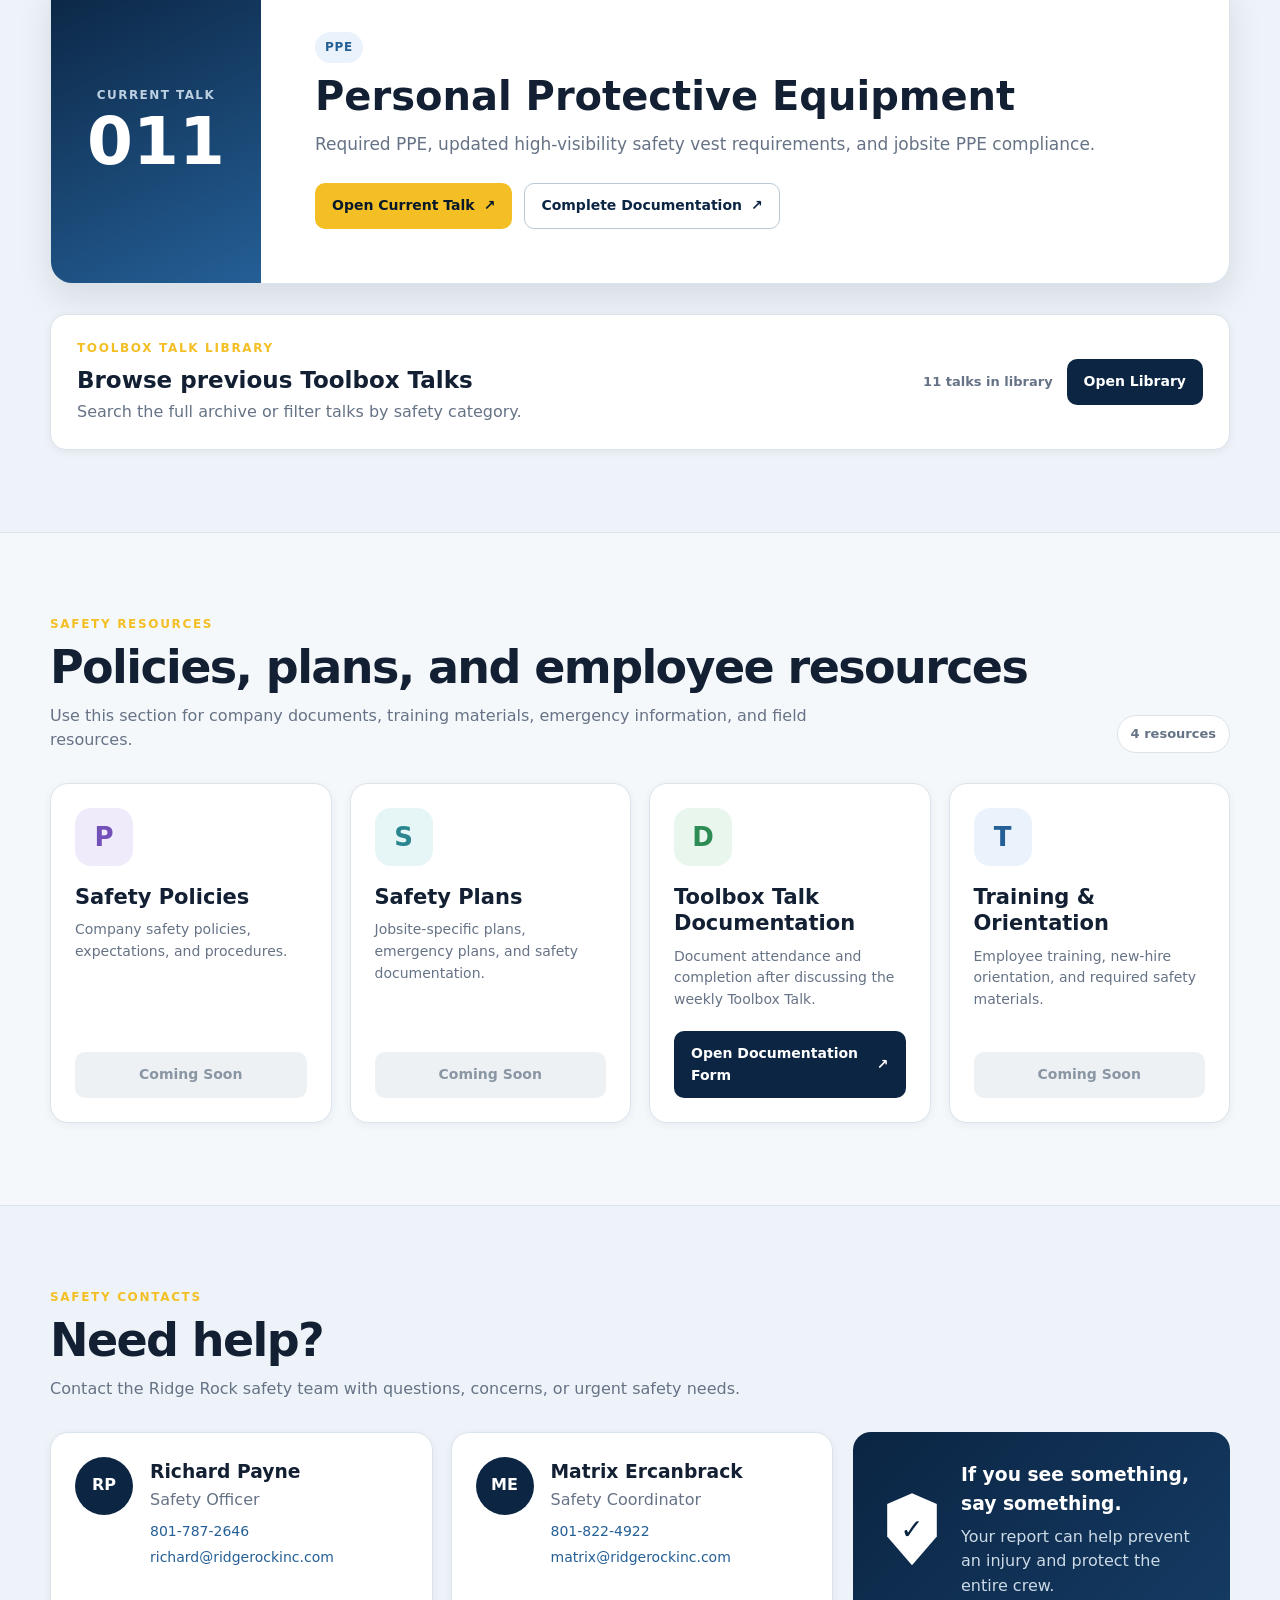
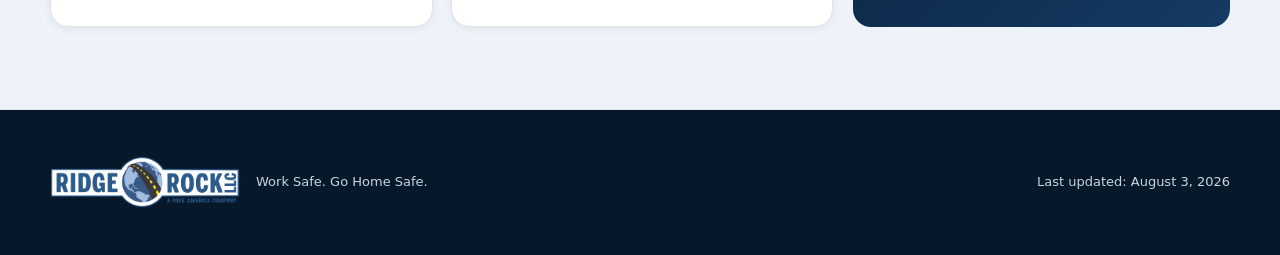
==== commit f3492987: "Refactor HTML structure and improve formatting" ====
--- a/index.html
+++ b/index.html
@@ -1,148 +1,501 @@
 <!DOCTYPE html>
 <html lang="en">
+
 <head>
   <meta charset="UTF-8">
-  <meta name="viewport" content="width=device-width, initial-scale=1.0">
-  <meta name="description" content="Ridge Rock employee safety hub for reporting, toolbox talks, policies, plans, and safety contacts.">
-<title>Ridge Rock Safety Hub</title>
-<link rel="icon" href="favicon.ico" type="image/x-icon">
-<link rel="stylesheet" href="style.css">
-  <script src="data.js" defer></script>
-  <script src="script.js" defer></script>
+
+  <meta
+    name="viewport"
+    content="width=device-width, initial-scale=1.0"
+  >
+
+  <meta
+    name="description"
+    content="Ridge Rock employee safety hub for reporting, toolbox talks, policies, plans, and safety contacts."
+  >
+
+  <title>Ridge Rock Safety Hub</title>
+
+  <link
+    rel="icon"
+    href="favicon.ico"
+    type="image/x-icon"
+  >
+
+  <link
+    rel="stylesheet"
+    href="style.css"
+  >
+
+  <script
+    src="data.js"
+    defer
+  ></script>
+
+  <script
+    src="script.js"
+    defer
+  ></script>
 </head>
+
+
 <body>
+
+  <!-- HEADER -->
   <header class="site-header">
+
     <div class="shell header-inner">
-      <a class="brand" href="#top" aria-label="Ridge Rock Safety Hub home">
-        <img src="assets/ridge-rock-logo.png" alt="Ridge Rock LLC logo">
+
+      <a
+        class="brand"
+        href="#top"
+        aria-label="Ridge Rock Safety Hub home"
+      >
+        <img
+          src="assets/ridge-rock-logo.png"
+          alt="Ridge Rock LLC logo"
+        >
       </a>
-      <button class="menu-button" id="menuButton" type="button" aria-expanded="false" aria-controls="mainNav">Menu</button>
-      <nav class="main-nav" id="mainNav" aria-label="Primary navigation">
-        <a href="#reporting">Reporting</a>
-        <a href="#toolbox">Toolbox Talks</a>
-        <a href="#resources">Resources</a>
-        <a href="#contacts">Contacts</a>
+
+
+      <button
+        class="menu-button"
+        id="menuButton"
+        type="button"
+        aria-expanded="false"
+        aria-controls="mainNav"
+      >
+        Menu
+      </button>
+
+
+      <nav
+        class="main-nav"
+        id="mainNav"
+        aria-label="Primary navigation"
+      >
+
+        <a href="#reporting">
+          Reporting
+        </a>
+
+        <a href="#toolbox">
+          Current Talk
+        </a>
+
+        <a href="toolbox-talks.html">
+          Talk Library
+        </a>
+
+        <a href="#resources">
+          Resources
+        </a>
+
+        <a href="#contacts">
+          Contacts
+        </a>
+
       </nav>
+
     </div>
+
   </header>
 
+
+
   <main id="top">
+
+
+    <!-- HERO -->
     <section class="hero">
+
       <div class="shell hero-grid">
+
+
         <div class="hero-copy">
-          <p class="eyebrow">Employee Safety Center</p>
-          <h1>Ridge Rock Safety Hub</h1>
-          <p class="hero-lead">One place for safety reporting, weekly toolbox talks, company resources, and safety contacts.</p>
+
+          <p class="eyebrow">
+            Employee Safety Center
+          </p>
+
+          <h1>
+            Ridge Rock Safety Hub
+          </h1>
+
+          <p class="hero-lead">
+            One place for safety reporting, weekly toolbox talks,
+            company resources, and safety contacts.
+          </p>
+
+
           <div class="hero-actions">
-            <a class="button button-warning" href="#reporting">Submit a Safety Report</a>
-            <a class="button button-light" href="#toolbox">Open Current Toolbox Talk</a>
-          </div>
-        </div>
-        <aside class="safety-message" aria-label="Safety message">
-          <div class="shield-icon">✓</div>
+
+            <a
+              class="button button-warning"
+              href="#reporting"
+            >
+              Submit a Safety Report
+            </a>
+
+            <a
+              class="button button-light"
+              href="#toolbox"
+            >
+              Open Current Toolbox Talk
+            </a>
+
+          </div>
+
+        </div>
+
+
+
+        <aside
+          class="safety-message"
+          aria-label="Safety message"
+        >
+
+          <div class="shield-icon">
+            ✓
+          </div>
+
           <div>
-            <p class="safety-kicker">Work Safe.</p>
-            <h2>Go Home Safe.</h2>
-            <p>Safety is everyone’s responsibility.</p>
-          </div>
+
+            <p class="safety-kicker">
+              Work Safe.
+            </p>
+
+            <h2>
+              Go Home Safe.
+            </h2>
+
+            <p>
+              Safety is everyone’s responsibility.
+            </p>
+
+          </div>
+
         </aside>
+
+
       </div>
+
     </section>
 
-    <section class="quick-links" aria-label="Quick links">
-      <div class="shell quick-grid" id="quickLinks"></div>
+
+
+    <!-- QUICK LINKS -->
+    <section
+      class="quick-links"
+      aria-label="Quick links"
+    >
+
+      <div
+        class="shell quick-grid"
+        id="quickLinks"
+      ></div>
+
     </section>
 
-    <section class="section" id="reporting">
+
+
+    <!-- SAFETY REPORTING -->
+    <section
+      class="section"
+      id="reporting"
+    >
+
       <div class="shell">
+
+
         <div class="section-heading">
+
           <div>
-            <p class="eyebrow">Safety Reporting</p>
-            <h2>Report a safety concern or event</h2>
-            <p>Choose the report that best matches what happened. More reporting forms can be added at any time.</p>
-          </div>
-          <span class="section-badge" id="reportCount"></span>
-        </div>
-        <div class="card-grid report-grid" id="reportGrid"></div>
+
+            <p class="eyebrow">
+              Safety Reporting
+            </p>
+
+            <h2>
+              Report a safety concern or event
+            </h2>
+
+            <p>
+              Choose the report that best matches what happened.
+              More reporting forms can be added at any time.
+            </p>
+
+          </div>
+
+
+          <span
+            class="section-badge"
+            id="reportCount"
+          ></span>
+
+        </div>
+
+
+        <div
+          class="card-grid report-grid"
+          id="reportGrid"
+        ></div>
+
+
       </div>
+
     </section>
 
-    <section class="section section-alt" id="toolbox">
+
+
+    <!-- TOOLBOX TALKS -->
+    <section
+      class="section section-alt"
+      id="toolbox"
+    >
+
       <div class="shell">
+
+
         <div class="section-heading">
+
           <div>
-            <p class="eyebrow">Weekly Safety Training</p>
-            <h2>Toolbox Talks</h2>
-            <p>Review the current talk with your crew, complete documentation, or search the full archive.</p>
-          </div>
-          <span class="section-badge" id="toolboxCount"></span>
-        </div>
-
-        <div class="current-talk" id="currentTalk"></div>
-
-       <div class="toolbox-library-link">
-  <div>
-    <p class="eyebrow">Toolbox Talk Library</p>
-    <h3>Browse previous Toolbox Talks</h3>
-    <p>Search the full archive or filter talks by safety category.</p>
-  </div>
-
-  <div class="toolbox-library-link-actions">
-    <span id="libraryTalkCount"></span>
-
-    <a class="button button-primary" href="toolbox-talks.html">
-      Open Library
-    </a>
-  </div>
-</div>
+
+            <p class="eyebrow">
+              Weekly Safety Training
+            </p>
+
+            <h2>
+              Toolbox Talks
+            </h2>
+
+            <p>
+              Review the current talk with your crew,
+              complete documentation, or browse the full archive.
+            </p>
+
+          </div>
+
+
+          <span
+            class="section-badge"
+            id="toolboxCount"
+          ></span>
+
+        </div>
+
+
+
+        <!-- CURRENT TALK -->
+        <div
+          class="current-talk"
+          id="currentTalk"
+        ></div>
+
+
+
+        <!-- TOOLBOX TALK LIBRARY LINK -->
+        <div class="toolbox-library-link">
+
+
+          <div>
+
+            <p class="eyebrow">
+              Toolbox Talk Library
+            </p>
+
+            <h3>
+              Browse previous Toolbox Talks
+            </h3>
+
+            <p>
+              Search the full archive or filter talks
+              by safety category.
+            </p>
+
+          </div>
+
+
+
+          <div class="toolbox-library-link-actions">
+
+            <span id="libraryTalkCount"></span>
+
+            <a
+              class="button button-primary"
+              href="toolbox-talks.html"
+            >
+              Open Library
+            </a>
+
+          </div>
+
+
+        </div>
+
+
       </div>
+
     </section>
 
-    <section class="section" id="resources">
+
+
+    <!-- SAFETY RESOURCES -->
+    <section
+      class="section"
+      id="resources"
+    >
+
       <div class="shell">
+
+
         <div class="section-heading">
+
           <div>
-            <p class="eyebrow">Safety Resources</p>
-            <h2>Policies, plans, and employee resources</h2>
-            <p>Use this section for company documents, training materials, emergency information, and field resources.</p>
-          </div>
-          <span class="section-badge" id="resourceCount"></span>
-        </div>
-        <div class="card-grid resource-grid" id="resourceGrid"></div>
+
+            <p class="eyebrow">
+              Safety Resources
+            </p>
+
+            <h2>
+              Policies, plans, and employee resources
+            </h2>
+
+            <p>
+              Use this section for company documents,
+              training materials, emergency information,
+              and field resources.
+            </p>
+
+          </div>
+
+
+          <span
+            class="section-badge"
+            id="resourceCount"
+          ></span>
+
+        </div>
+
+
+        <div
+          class="card-grid resource-grid"
+          id="resourceGrid"
+        ></div>
+
+
       </div>
+
     </section>
 
-    <section class="section section-alt" id="contacts">
+
+
+    <!-- SAFETY CONTACTS -->
+    <section
+      class="section section-alt"
+      id="contacts"
+    >
+
       <div class="shell">
+
+
         <div class="section-heading">
+
           <div>
-            <p class="eyebrow">Safety Contacts</p>
-            <h2>Need help?</h2>
-            <p>Contact the Ridge Rock safety team with questions, concerns, or urgent safety needs.</p>
-          </div>
-        </div>
+
+            <p class="eyebrow">
+              Safety Contacts
+            </p>
+
+            <h2>
+              Need help?
+            </h2>
+
+            <p>
+              Contact the Ridge Rock safety team with questions,
+              concerns, or urgent safety needs.
+            </p>
+
+          </div>
+
+        </div>
+
+
+
         <div class="contact-layout">
-          <div class="contact-grid" id="contactGrid"></div>
+
+
+          <div
+            class="contact-grid"
+            id="contactGrid"
+          ></div>
+
+
+
           <aside class="speak-up-card">
-            <div class="shield-outline">✓</div>
+
+            <div class="shield-outline">
+              ✓
+            </div>
+
+
             <div>
-              <h3>If you see something, say something.</h3>
-              <p>Your report can help prevent an injury and protect the entire crew.</p>
+
+              <h3>
+                If you see something, say something.
+              </h3>
+
+              <p>
+                Your report can help prevent an injury
+                and protect the entire crew.
+              </p>
+
             </div>
+
           </aside>
-        </div>
+
+
+        </div>
+
+
       </div>
+
     </section>
+
+
   </main>
 
+
+
+  <!-- FOOTER -->
   <footer class="site-footer">
+
     <div class="shell footer-inner">
+
+
       <div>
-        <img src="assets/ridge-rock-logo.png" alt="" aria-hidden="true">
-        <p>Work Safe. Go Home Safe.</p>
+
+        <img
+          src="assets/ridge-rock-logo.png"
+          alt=""
+          aria-hidden="true"
+        >
+
+        <p>
+          Work Safe. Go Home Safe.
+        </p>
+
       </div>
+
+
       <p id="lastUpdated"></p>
+
+
     </div>
+
   </footer>
+
+
 </body>
+
 </html>
--- a/style.css
+++ b/style.css
@@ -29,8 +29,14 @@
   --shell: 1180px;
 }
 
-* { box-sizing: border-box; }
-html { scroll-behavior: smooth; }
+* {
+  box-sizing: border-box;
+}
+
+html {
+  scroll-behavior: smooth;
+}
+
 body {
   margin: 0;
   color: var(--ink);
@@ -38,9 +44,23 @@
   font-family: Inter, ui-sans-serif, system-ui, -apple-system, BlinkMacSystemFont, "Segoe UI", sans-serif;
   line-height: 1.55;
 }
-a { color: inherit; }
-button, input { font: inherit; }
-.shell { width: min(calc(100% - 34px), var(--shell)); margin: 0 auto; }
+
+a {
+  color: inherit;
+}
+
+button,
+input {
+  font: inherit;
+}
+
+.shell {
+  width: min(calc(100% - 34px), var(--shell));
+  margin: 0 auto;
+}
+
+
+/* HEADER */
 
 .site-header {
   position: sticky;
@@ -50,12 +70,53 @@
   border-bottom: 1px solid rgba(255,255,255,0.12);
   backdrop-filter: blur(12px);
 }
-.header-inner { min-height: 82px; display: flex; align-items: center; justify-content: space-between; gap: 28px; }
-.brand img { width: 250px; max-height: 62px; object-fit: contain; display: block; }
-.main-nav { display: flex; gap: 8px; }
-.main-nav a { color: #dbe8f3; text-decoration: none; font-size: 14px; font-weight: 750; padding: 10px 12px; border-radius: 9px; }
-.main-nav a:hover { background: rgba(255,255,255,0.08); color: #fff; }
-.menu-button { display: none; border: 1px solid rgba(255,255,255,.28); background: transparent; color: white; border-radius: 9px; padding: 8px 12px; font-weight: 750; }
+
+.header-inner {
+  min-height: 82px;
+  display: flex;
+  align-items: center;
+  justify-content: space-between;
+  gap: 28px;
+}
+
+.brand img {
+  width: 250px;
+  max-height: 62px;
+  object-fit: contain;
+  display: block;
+}
+
+.main-nav {
+  display: flex;
+  gap: 8px;
+}
+
+.main-nav a {
+  color: #dbe8f3;
+  text-decoration: none;
+  font-size: 14px;
+  font-weight: 750;
+  padding: 10px 12px;
+  border-radius: 9px;
+}
+
+.main-nav a:hover {
+  background: rgba(255,255,255,0.08);
+  color: #fff;
+}
+
+.menu-button {
+  display: none;
+  border: 1px solid rgba(255,255,255,.28);
+  background: transparent;
+  color: white;
+  border-radius: 9px;
+  padding: 8px 12px;
+  font-weight: 750;
+}
+
+
+/* HERO */
 
 .hero {
   color: white;
@@ -65,144 +126,905 @@
   overflow: hidden;
   position: relative;
 }
-.hero::after { content: ""; position: absolute; inset: 0; background: linear-gradient(115deg, transparent 55%, rgba(255,255,255,.04)); pointer-events: none; }
-.hero-grid { min-height: 470px; display: grid; grid-template-columns: 1.35fr .65fr; align-items: center; gap: 60px; padding: 80px 0; position: relative; z-index: 1; }
-.eyebrow { margin: 0 0 8px; color: var(--gold-500); font-size: 12px; font-weight: 850; letter-spacing: .14em; text-transform: uppercase; }
-.hero h1 { margin: 0; font-size: clamp(44px, 7vw, 78px); line-height: 1.02; letter-spacing: -.045em; }
-.hero-lead { max-width: 760px; margin: 22px 0 0; color: #d5e0eb; font-size: clamp(18px, 2vw, 22px); }
-.hero-actions { display: flex; flex-wrap: wrap; gap: 12px; margin-top: 30px; }
-.safety-message { display: flex; align-items: center; gap: 20px; padding: 26px; border: 1px solid rgba(255,255,255,.15); border-radius: var(--radius); background: rgba(3,17,32,.30); box-shadow: inset 0 1px rgba(255,255,255,.04); }
-.shield-icon { width: 72px; height: 82px; display: grid; place-items: center; flex: 0 0 auto; clip-path: polygon(50% 0, 90% 15%, 90% 60%, 50% 100%, 10% 60%, 10% 15%); background: var(--gold-500); color: var(--navy-950); font-size: 34px; font-weight: 900; }
-.safety-message h2, .safety-message p { margin: 0; }
-.safety-kicker { color: #d8e5ef; font-size: 17px; font-weight: 800; }
-.safety-message h2 { font-size: 30px; line-height: 1.1; }
-.safety-message p:last-child { margin-top: 8px; color: #c4d1de; font-size: 14px; }
-
-.quick-links { transform: translateY(-28px); position: relative; z-index: 5; }
-.quick-grid { display: grid; grid-template-columns: repeat(4, 1fr); gap: 14px; }
-.quick-card { display: grid; grid-template-columns: auto 1fr auto; align-items: center; gap: 12px; min-height: 76px; padding: 16px 18px; background: white; border: 1px solid var(--line); border-radius: 14px; box-shadow: var(--shadow-md); text-decoration: none; font-weight: 800; }
-.quick-card:hover { transform: translateY(-2px); border-color: #b9cde0; }
-.quick-icon { width: 34px; height: 34px; display: grid; place-items: center; border-radius: 10px; background: var(--navy-900); color: white; }
-
-.section { padding: 82px 0; }
-.section-alt { background: #edf3f8; border-top: 1px solid var(--line); border-bottom: 1px solid var(--line); }
-.section-heading { display: flex; justify-content: space-between; align-items: flex-end; gap: 24px; margin-bottom: 30px; }
-.section-heading h2 { margin: 0; font-size: clamp(31px, 4vw, 46px); letter-spacing: -.035em; line-height: 1.13; }
-.section-heading p:last-child { max-width: 760px; margin: 10px 0 0; color: var(--muted); }
-.section-badge { flex: 0 0 auto; padding: 8px 13px; border: 1px solid var(--line); border-radius: 999px; background: white; color: var(--muted); font-size: 13px; font-weight: 750; }
-
-.card-grid { display: grid; grid-template-columns: repeat(4, minmax(0, 1fr)); gap: 18px; }
-.info-card { min-height: 340px; display: flex; flex-direction: column; gap: 18px; padding: 24px; border: 1px solid var(--line); border-radius: var(--radius); background: white; box-shadow: var(--shadow-sm); }
-.info-card:hover { transform: translateY(-4px); box-shadow: var(--shadow-md); }
-.info-icon { width: 58px; height: 58px; display: grid; place-items: center; border-radius: 16px; font-size: 26px; font-weight: 900; }
-.info-copy { flex: 1; }
-.info-copy h3 { margin: 0 0 9px; font-size: 21px; line-height: 1.25; }
-.info-copy p { margin: 0; color: var(--muted); font-size: 14px; }
-.theme-amber .info-icon { background: var(--amber-100); color: var(--amber-600); }
-.theme-red .info-icon { background: var(--red-100); color: var(--red-600); }
-.theme-blue .info-icon { background: var(--blue-100); color: var(--blue-600); }
-.theme-slate .info-icon { background: var(--slate-100); color: var(--slate-700); }
-.theme-purple .info-icon { background: var(--purple-100); color: var(--purple-600); }
-.theme-teal .info-icon { background: var(--teal-100); color: var(--teal-600); }
-.theme-green .info-icon { background: var(--green-100); color: var(--green-600); }
-
-.button { min-height: 46px; display: inline-flex; align-items: center; justify-content: center; gap: 9px; border: 1px solid transparent; border-radius: 10px; padding: 11px 16px; text-decoration: none; font-size: 14px; font-weight: 850; transition: .18s ease; }
-.button:hover { transform: translateY(-1px); }
-.button-primary { background: var(--navy-900); color: white; }
-.button-primary:hover { background: #123a64; }
-.button-warning { background: var(--gold-500); color: var(--navy-950); }
-.button-warning:hover { background: #ffd34a; }
-.button-light { background: white; color: var(--navy-950); }
-.button-outline { border-color: #b9c8d6; background: white; color: var(--navy-900); }
-.button-outline:hover { border-color: var(--blue-600); background: var(--blue-100); }
-.button-muted { background: #edf1f4; color: #8a96a3; cursor: not-allowed; }
-
-.current-talk { display: grid; grid-template-columns: 210px 1fr; overflow: hidden; border: 1px solid var(--line); border-radius: 22px; background: white; box-shadow: var(--shadow-md); }
-.current-number { display: grid; place-content: center; padding: 34px; background: linear-gradient(155deg, var(--navy-900), var(--blue-600)); color: white; text-align: center; }
-.current-number span { color: #bcd0e2; font-size: 12px; font-weight: 850; letter-spacing: .12em; text-transform: uppercase; }
-.current-number strong { display: block; margin-top: 4px; font-size: 66px; line-height: 1; }
-.current-copy { padding: clamp(30px, 5vw, 54px); }
-.current-copy h3 { margin: 10px 0 12px; font-size: clamp(27px, 4vw, 40px); line-height: 1.15; }
-.current-copy p { margin: 0; color: var(--muted); font-size: 17px; }
-.pill { display: inline-flex; padding: 6px 10px; border-radius: 999px; background: var(--blue-100); color: var(--blue-600); font-size: 12px; font-weight: 850; text-transform: uppercase; letter-spacing: .06em; }
-.current-actions { display: flex; flex-wrap: wrap; gap: 12px; margin-top: 26px; }
-
-.search-wrap { position: relative; width: min(420px, 100%); }
-.search-wrap input { width: 100%; min-height: 52px; border: 1px solid #bdcbd8; border-radius: 12px; padding: 12px 46px 12px 15px; background: white; color: var(--ink); outline: none; }
-.search-wrap input:focus { border-color: var(--blue-600); box-shadow: 0 0 0 4px rgba(36,95,150,.13); }
-.search-wrap button { position: absolute; right: 9px; top: 50%; transform: translateY(-50%); width: 32px; height: 32px; border: 0; border-radius: 50%; background: #edf1f4; cursor: pointer; font-size: 20px; }
-
-.talk-grid { display: grid; grid-template-columns: repeat(3, minmax(0, 1fr)); gap: 18px; }
-.talk-card { min-height: 300px; display: flex; flex-direction: column; justify-content: space-between; gap: 22px; padding: 22px; border: 1px solid var(--line); border-radius: 16px; background: white; box-shadow: var(--shadow-sm); }
-.talk-card:hover { transform: translateY(-4px); box-shadow: var(--shadow-md); }
-.talk-card.is-current { border-color: #e3bd32; box-shadow: 0 0 0 3px rgba(243,191,36,.15), var(--shadow-sm); }
-.talk-card-top { display: flex; align-items: center; justify-content: space-between; gap: 12px; }
-.talk-number { display: inline-grid; place-items: center; min-width: 48px; height: 35px; border-radius: 8px; background: var(--navy-900); color: white; font-size: 13px; font-weight: 900; letter-spacing: .06em; }
-.talk-category { color: var(--blue-600); font-size: 11px; font-weight: 850; text-transform: uppercase; letter-spacing: .06em; text-align: right; }
-.title-row { display: flex; align-items: flex-start; gap: 9px; }
-.title-row h3 { flex: 1; margin: 0; font-size: 20px; line-height: 1.28; }
-.current-label { flex: 0 0 auto; padding: 4px 7px; border-radius: 999px; background: var(--gold-100); color: #7a5b00; font-size: 10px; font-weight: 900; text-transform: uppercase; }
-.talk-card p { margin: 11px 0 0; color: var(--muted); font-size: 14px; }
-.empty-state { padding: 50px 24px; border: 1px dashed #b9c8d6; border-radius: 16px; background: white; text-align: center; }
-.empty-state h3 { margin: 0; }
-.empty-state p { margin: 7px 0 0; color: var(--muted); }
-
-.contact-layout { display: grid; grid-template-columns: 1.35fr .65fr; gap: 20px; }
-.contact-grid { display: grid; grid-template-columns: repeat(2, minmax(0, 1fr)); gap: 18px; }
-.contact-card { display: grid; grid-template-columns: auto 1fr; gap: 17px; padding: 24px; border: 1px solid var(--line); border-radius: var(--radius); background: white; box-shadow: var(--shadow-sm); }
-.avatar { width: 58px; height: 58px; display: grid; place-items: center; border-radius: 50%; background: var(--navy-900); color: white; font-weight: 900; }
-.contact-card h3 { margin: 0; }
-.contact-role { margin: 2px 0 9px; color: var(--muted); }
-.contact-card a { display: block; margin-top: 4px; color: var(--blue-600); text-decoration: none; font-size: 14px; overflow-wrap: anywhere; }
-.speak-up-card { display: flex; align-items: center; gap: 18px; padding: 28px; border-radius: var(--radius); background: linear-gradient(135deg, var(--navy-900), var(--navy-800)); color: white; }
-.shield-outline { width: 62px; height: 72px; display: grid; place-items: center; flex: 0 0 auto; clip-path: polygon(50% 0, 90% 15%, 90% 60%, 50% 100%, 10% 60%, 10% 15%); background: white; color: var(--navy-900); font-size: 28px; font-weight: 900; }
-.speak-up-card h3 { margin: 0 0 7px; }
-.speak-up-card p { margin: 0; color: #ccdae6; }
-
-.site-footer { background: var(--navy-950); color: #c8d5e0; }
-.footer-inner { min-height: 145px; display: flex; align-items: center; justify-content: space-between; gap: 30px; padding: 28px 0; }
-.footer-inner > div { display: flex; align-items: center; gap: 16px; }
-.footer-inner img { width: 190px; max-height: 50px; object-fit: contain; filter: brightness(1.05); }
-.footer-inner p { margin: 0; font-size: 13px; }
-
-.sr-only { position: absolute; width: 1px; height: 1px; overflow: hidden; clip: rect(0,0,0,0); white-space: nowrap; }
+
+.hero::after {
+  content: "";
+  position: absolute;
+  inset: 0;
+  background: linear-gradient(115deg, transparent 55%, rgba(255,255,255,.04));
+  pointer-events: none;
+}
+
+.hero-grid {
+  min-height: 470px;
+  display: grid;
+  grid-template-columns: 1.35fr .65fr;
+  align-items: center;
+  gap: 60px;
+  padding: 80px 0;
+  position: relative;
+  z-index: 1;
+}
+
+.eyebrow {
+  margin: 0 0 8px;
+  color: var(--gold-500);
+  font-size: 12px;
+  font-weight: 850;
+  letter-spacing: .14em;
+  text-transform: uppercase;
+}
+
+.hero h1 {
+  margin: 0;
+  font-size: clamp(44px, 7vw, 78px);
+  line-height: 1.02;
+  letter-spacing: -.045em;
+}
+
+.hero-lead {
+  max-width: 760px;
+  margin: 22px 0 0;
+  color: #d5e0eb;
+  font-size: clamp(18px, 2vw, 22px);
+}
+
+.hero-actions {
+  display: flex;
+  flex-wrap: wrap;
+  gap: 12px;
+  margin-top: 30px;
+}
+
+.safety-message {
+  display: flex;
+  align-items: center;
+  gap: 20px;
+  padding: 26px;
+  border: 1px solid rgba(255,255,255,.15);
+  border-radius: var(--radius);
+  background: rgba(3,17,32,.30);
+  box-shadow: inset 0 1px rgba(255,255,255,.04);
+}
+
+.shield-icon {
+  width: 72px;
+  height: 82px;
+  display: grid;
+  place-items: center;
+  flex: 0 0 auto;
+  clip-path: polygon(50% 0, 90% 15%, 90% 60%, 50% 100%, 10% 60%, 10% 15%);
+  background: var(--gold-500);
+  color: var(--navy-950);
+  font-size: 34px;
+  font-weight: 900;
+}
+
+.safety-message h2,
+.safety-message p {
+  margin: 0;
+}
+
+.safety-kicker {
+  color: #d8e5ef;
+  font-size: 17px;
+  font-weight: 800;
+}
+
+.safety-message h2 {
+  font-size: 30px;
+  line-height: 1.1;
+}
+
+.safety-message p:last-child {
+  margin-top: 8px;
+  color: #c4d1de;
+  font-size: 14px;
+}
+
+
+/* QUICK LINKS */
+
+.quick-links {
+  transform: translateY(-28px);
+  position: relative;
+  z-index: 5;
+}
+
+.quick-grid {
+  display: grid;
+  grid-template-columns: repeat(4, 1fr);
+  gap: 14px;
+}
+
+.quick-card {
+  display: grid;
+  grid-template-columns: auto 1fr auto;
+  align-items: center;
+  gap: 12px;
+  min-height: 76px;
+  padding: 16px 18px;
+  background: white;
+  border: 1px solid var(--line);
+  border-radius: 14px;
+  box-shadow: var(--shadow-md);
+  text-decoration: none;
+  font-weight: 800;
+}
+
+.quick-card:hover {
+  transform: translateY(-2px);
+  border-color: #b9cde0;
+}
+
+.quick-icon {
+  width: 34px;
+  height: 34px;
+  display: grid;
+  place-items: center;
+  border-radius: 10px;
+  background: var(--navy-900);
+  color: white;
+}
+
+
+/* SECTIONS */
+
+.section {
+  padding: 82px 0;
+}
+
+.section-alt {
+  background: #edf3f8;
+  border-top: 1px solid var(--line);
+  border-bottom: 1px solid var(--line);
+}
+
+.section-heading {
+  display: flex;
+  justify-content: space-between;
+  align-items: flex-end;
+  gap: 24px;
+  margin-bottom: 30px;
+}
+
+.section-heading h2 {
+  margin: 0;
+  font-size: clamp(31px, 4vw, 46px);
+  letter-spacing: -.035em;
+  line-height: 1.13;
+}
+
+.section-heading p:last-child {
+  max-width: 760px;
+  margin: 10px 0 0;
+  color: var(--muted);
+}
+
+.section-badge {
+  flex: 0 0 auto;
+  padding: 8px 13px;
+  border: 1px solid var(--line);
+  border-radius: 999px;
+  background: white;
+  color: var(--muted);
+  font-size: 13px;
+  font-weight: 750;
+}
+
+
+/* INFORMATION CARDS */
+
+.card-grid {
+  display: grid;
+  grid-template-columns: repeat(4, minmax(0, 1fr));
+  gap: 18px;
+}
+
+.info-card {
+  min-height: 340px;
+  display: flex;
+  flex-direction: column;
+  gap: 18px;
+  padding: 24px;
+  border: 1px solid var(--line);
+  border-radius: var(--radius);
+  background: white;
+  box-shadow: var(--shadow-sm);
+}
+
+.info-card:hover {
+  transform: translateY(-4px);
+  box-shadow: var(--shadow-md);
+}
+
+.info-icon {
+  width: 58px;
+  height: 58px;
+  display: grid;
+  place-items: center;
+  border-radius: 16px;
+  font-size: 26px;
+  font-weight: 900;
+}
+
+.info-copy {
+  flex: 1;
+}
+
+.info-copy h3 {
+  margin: 0 0 9px;
+  font-size: 21px;
+  line-height: 1.25;
+}
+
+.info-copy p {
+  margin: 0;
+  color: var(--muted);
+  font-size: 14px;
+}
+
+.theme-amber .info-icon {
+  background: var(--amber-100);
+  color: var(--amber-600);
+}
+
+.theme-red .info-icon {
+  background: var(--red-100);
+  color: var(--red-600);
+}
+
+.theme-blue .info-icon {
+  background: var(--blue-100);
+  color: var(--blue-600);
+}
+
+.theme-slate .info-icon {
+  background: var(--slate-100);
+  color: var(--slate-700);
+}
+
+.theme-purple .info-icon {
+  background: var(--purple-100);
+  color: var(--purple-600);
+}
+
+.theme-teal .info-icon {
+  background: var(--teal-100);
+  color: var(--teal-600);
+}
+
+.theme-green .info-icon {
+  background: var(--green-100);
+  color: var(--green-600);
+}
+
+
+/* BUTTONS */
+
+.button {
+  min-height: 46px;
+  display: inline-flex;
+  align-items: center;
+  justify-content: center;
+  gap: 9px;
+  border: 1px solid transparent;
+  border-radius: 10px;
+  padding: 11px 16px;
+  text-decoration: none;
+  font-size: 14px;
+  font-weight: 850;
+  transition: .18s ease;
+}
+
+.button:hover {
+  transform: translateY(-1px);
+}
+
+.button-primary {
+  background: var(--navy-900);
+  color: white;
+}
+
+.button-primary:hover {
+  background: #123a64;
+}
+
+.button-warning {
+  background: var(--gold-500);
+  color: var(--navy-950);
+}
+
+.button-warning:hover {
+  background: #ffd34a;
+}
+
+.button-light {
+  background: white;
+  color: var(--navy-950);
+}
+
+.button-outline {
+  border-color: #b9c8d6;
+  background: white;
+  color: var(--navy-900);
+}
+
+.button-outline:hover {
+  border-color: var(--blue-600);
+  background: var(--blue-100);
+}
+
+.button-muted {
+  background: #edf1f4;
+  color: #8a96a3;
+  cursor: not-allowed;
+}
+
+
+/* CURRENT TOOLBOX TALK */
+
+.current-talk {
+  display: grid;
+  grid-template-columns: 210px 1fr;
+  overflow: hidden;
+  border: 1px solid var(--line);
+  border-radius: 22px;
+  background: white;
+  box-shadow: var(--shadow-md);
+}
+
+.current-number {
+  display: grid;
+  place-content: center;
+  padding: 34px;
+  background: linear-gradient(155deg, var(--navy-900), var(--blue-600));
+  color: white;
+  text-align: center;
+}
+
+.current-number span {
+  color: #bcd0e2;
+  font-size: 12px;
+  font-weight: 850;
+  letter-spacing: .12em;
+  text-transform: uppercase;
+}
+
+.current-number strong {
+  display: block;
+  margin-top: 4px;
+  font-size: 66px;
+  line-height: 1;
+}
+
+.current-copy {
+  padding: clamp(30px, 5vw, 54px);
+}
+
+.current-copy h3 {
+  margin: 10px 0 12px;
+  font-size: clamp(27px, 4vw, 40px);
+  line-height: 1.15;
+}
+
+.current-copy p {
+  margin: 0;
+  color: var(--muted);
+  font-size: 17px;
+}
+
+.pill {
+  display: inline-flex;
+  padding: 6px 10px;
+  border-radius: 999px;
+  background: var(--blue-100);
+  color: var(--blue-600);
+  font-size: 12px;
+  font-weight: 850;
+  text-transform: uppercase;
+  letter-spacing: .06em;
+}
+
+.current-actions {
+  display: flex;
+  flex-wrap: wrap;
+  gap: 12px;
+  margin-top: 26px;
+}
+
+
+/* HOMEPAGE TOOLBOX LIBRARY LINK */
+
+.toolbox-library-link {
+  display: flex;
+  align-items: center;
+  justify-content: space-between;
+  gap: 28px;
+  margin-top: 30px;
+  padding: 24px 26px;
+  border: 1px solid var(--line);
+  border-radius: 16px;
+  background: white;
+  box-shadow: var(--shadow-sm);
+}
+
+.toolbox-library-link h3 {
+  margin: 0;
+  font-size: 23px;
+  line-height: 1.25;
+}
+
+.toolbox-library-link p:last-child {
+  margin: 6px 0 0;
+  color: var(--muted);
+}
+
+.toolbox-library-link-actions {
+  display: flex;
+  align-items: center;
+  gap: 14px;
+  flex: 0 0 auto;
+}
+
+.toolbox-library-link-actions > span {
+  color: var(--muted);
+  font-size: 13px;
+  font-weight: 800;
+}
+
+
+/* SEARCH */
+
+.search-wrap {
+  position: relative;
+  width: min(420px, 100%);
+}
+
+.search-wrap input {
+  width: 100%;
+  min-height: 52px;
+  border: 1px solid #bdcbd8;
+  border-radius: 12px;
+  padding: 12px 46px 12px 15px;
+  background: white;
+  color: var(--ink);
+  outline: none;
+}
+
+.search-wrap input:focus {
+  border-color: var(--blue-600);
+  box-shadow: 0 0 0 4px rgba(36,95,150,.13);
+}
+
+.search-wrap button {
+  position: absolute;
+  right: 9px;
+  top: 50%;
+  transform: translateY(-50%);
+  width: 32px;
+  height: 32px;
+  border: 0;
+  border-radius: 50%;
+  background: #edf1f4;
+  cursor: pointer;
+  font-size: 20px;
+}
+
+
+/* TOOLBOX TALK CARDS */
+
+.talk-grid {
+  display: grid;
+  grid-template-columns: repeat(3, minmax(0, 1fr));
+  gap: 18px;
+}
+
+.talk-card {
+  min-height: 300px;
+  display: flex;
+  flex-direction: column;
+  justify-content: space-between;
+  gap: 22px;
+  padding: 22px;
+  border: 1px solid var(--line);
+  border-radius: 16px;
+  background: white;
+  box-shadow: var(--shadow-sm);
+}
+
+.talk-card:hover {
+  transform: translateY(-4px);
+  box-shadow: var(--shadow-md);
+}
+
+.talk-card.is-current {
+  border-color: #e3bd32;
+  box-shadow: 0 0 0 3px rgba(243,191,36,.15), var(--shadow-sm);
+}
+
+.talk-card-top {
+  display: flex;
+  align-items: center;
+  justify-content: space-between;
+  gap: 12px;
+}
+
+.talk-number {
+  display: inline-grid;
+  place-items: center;
+  min-width: 48px;
+  height: 35px;
+  border-radius: 8px;
+  background: var(--navy-900);
+  color: white;
+  font-size: 13px;
+  font-weight: 900;
+  letter-spacing: .06em;
+}
+
+.talk-category {
+  color: var(--blue-600);
+  font-size: 11px;
+  font-weight: 850;
+  text-transform: uppercase;
+  letter-spacing: .06em;
+  text-align: right;
+}
+
+.title-row {
+  display: flex;
+  align-items: flex-start;
+  gap: 9px;
+}
+
+.title-row h3 {
+  flex: 1;
+  margin: 0;
+  font-size: 20px;
+  line-height: 1.28;
+}
+
+.current-label {
+  flex: 0 0 auto;
+  padding: 4px 7px;
+  border-radius: 999px;
+  background: var(--gold-100);
+  color: #7a5b00;
+  font-size: 10px;
+  font-weight: 900;
+  text-transform: uppercase;
+}
+
+.talk-card p {
+  margin: 11px 0 0;
+  color: var(--muted);
+  font-size: 14px;
+}
+
+.empty-state {
+  padding: 50px 24px;
+  border: 1px dashed #b9c8d6;
+  border-radius: 16px;
+  background: white;
+  text-align: center;
+}
+
+.empty-state h3 {
+  margin: 0;
+}
+
+.empty-state p {
+  margin: 7px 0 0;
+  color: var(--muted);
+}
+
+
+/* CONTACTS */
+
+.contact-layout {
+  display: grid;
+  grid-template-columns: 1.35fr .65fr;
+  gap: 20px;
+}
+
+.contact-grid {
+  display: grid;
+  grid-template-columns: repeat(2, minmax(0, 1fr));
+  gap: 18px;
+}
+
+.contact-card {
+  display: grid;
+  grid-template-columns: auto 1fr;
+  gap: 17px;
+  padding: 24px;
+  border: 1px solid var(--line);
+  border-radius: var(--radius);
+  background: white;
+  box-shadow: var(--shadow-sm);
+}
+
+.avatar {
+  width: 58px;
+  height: 58px;
+  display: grid;
+  place-items: center;
+  border-radius: 50%;
+  background: var(--navy-900);
+  color: white;
+  font-weight: 900;
+}
+
+.contact-card h3 {
+  margin: 0;
+}
+
+.contact-role {
+  margin: 2px 0 9px;
+  color: var(--muted);
+}
+
+.contact-card a {
+  display: block;
+  margin-top: 4px;
+  color: var(--blue-600);
+  text-decoration: none;
+  font-size: 14px;
+  overflow-wrap: anywhere;
+}
+
+.speak-up-card {
+  display: flex;
+  align-items: center;
+  gap: 18px;
+  padding: 28px;
+  border-radius: var(--radius);
+  background: linear-gradient(135deg, var(--navy-900), var(--navy-800));
+  color: white;
+}
+
+.shield-outline {
+  width: 62px;
+  height: 72px;
+  display: grid;
+  place-items: center;
+  flex: 0 0 auto;
+  clip-path: polygon(50% 0, 90% 15%, 90% 60%, 50% 100%, 10% 60%, 10% 15%);
+  background: white;
+  color: var(--navy-900);
+  font-size: 28px;
+  font-weight: 900;
+}
+
+.speak-up-card h3 {
+  margin: 0 0 7px;
+}
+
+.speak-up-card p {
+  margin: 0;
+  color: #ccdae6;
+}
+
+
+/* FOOTER */
+
+.site-footer {
+  background: var(--navy-950);
+  color: #c8d5e0;
+}
+
+.footer-inner {
+  min-height: 145px;
+  display: flex;
+  align-items: center;
+  justify-content: space-between;
+  gap: 30px;
+  padding: 28px 0;
+}
+
+.footer-inner > div {
+  display: flex;
+  align-items: center;
+  gap: 16px;
+}
+
+.footer-inner img {
+  width: 190px;
+  max-height: 50px;
+  object-fit: contain;
+  filter: brightness(1.05);
+}
+
+.footer-inner p {
+  margin: 0;
+  font-size: 13px;
+}
+
+
+/* ACCESSIBILITY */
+
+.sr-only {
+  position: absolute;
+  width: 1px;
+  height: 1px;
+  overflow: hidden;
+  clip: rect(0,0,0,0);
+  white-space: nowrap;
+}
+
+
+/* TABLET */
 
 @media (max-width: 1000px) {
-  .hero-grid { grid-template-columns: 1fr; gap: 34px; }
-  .safety-message { max-width: 520px; }
-  .card-grid { grid-template-columns: repeat(2, minmax(0, 1fr)); }
-  .talk-grid { grid-template-columns: repeat(2, minmax(0, 1fr)); }
-  .contact-layout { grid-template-columns: 1fr; }
-}
+  .hero-grid {
+    grid-template-columns: 1fr;
+    gap: 34px;
+  }
+
+  .safety-message {
+    max-width: 520px;
+  }
+
+  .card-grid {
+    grid-template-columns: repeat(2, minmax(0, 1fr));
+  }
+
+  .talk-grid {
+    grid-template-columns: repeat(2, minmax(0, 1fr));
+  }
+
+  .contact-layout {
+    grid-template-columns: 1fr;
+  }
+}
+
+
+/* MOBILE */
 
 @media (max-width: 760px) {
-  .header-inner { min-height: 72px; }
-  .brand img { width: 205px; }
-  .menu-button { display: inline-flex; }
-  .main-nav { display: none; position: absolute; top: 72px; left: 0; right: 0; flex-direction: column; padding: 14px 17px 18px; background: var(--navy-950); border-top: 1px solid rgba(255,255,255,.1); }
-  .main-nav.open { display: flex; }
-  .hero-grid { min-height: auto; padding: 62px 0 80px; }
-  .quick-grid { grid-template-columns: repeat(2, 1fr); }
-  .section { padding: 62px 0; }
-  .section-heading { align-items: flex-start; flex-direction: column; }
-  .current-talk { grid-template-columns: 1fr; }
-  .current-number { display: flex; align-items: center; justify-content: flex-start; gap: 10px; padding: 21px 24px; text-align: left; }
-  .current-number strong { margin: 0; font-size: 26px; }
-  .toolbox-toolbar { align-items: flex-start; flex-direction: column; }
-  .search-wrap { width: 100%; }
-  .contact-grid { grid-template-columns: 1fr; }
-  .footer-inner { align-items: flex-start; flex-direction: column; }
-}
+  .header-inner {
+    min-height: 72px;
+  }
+
+  .brand img {
+    width: 205px;
+  }
+
+  .menu-button {
+    display: inline-flex;
+  }
+
+  .main-nav {
+    display: none;
+    position: absolute;
+    top: 72px;
+    left: 0;
+    right: 0;
+    flex-direction: column;
+    padding: 14px 17px 18px;
+    background: var(--navy-950);
+    border-top: 1px solid rgba(255,255,255,.1);
+  }
+
+  .main-nav.open {
+    display: flex;
+  }
+
+  .hero-grid {
+    min-height: auto;
+    padding: 62px 0 80px;
+  }
+
+  .quick-grid {
+    grid-template-columns: repeat(2, 1fr);
+  }
+
+  .section {
+    padding: 62px 0;
+  }
+
+  .section-heading {
+    align-items: flex-start;
+    flex-direction: column;
+  }
+
+  .current-talk {
+    grid-template-columns: 1fr;
+  }
+
+  .current-number {
+    display: flex;
+    align-items: center;
+    justify-content: flex-start;
+    gap: 10px;
+    padding: 21px 24px;
+    text-align: left;
+  }
+
+  .current-number strong {
+    margin: 0;
+    font-size: 26px;
+  }
+
+  .toolbox-toolbar {
+    align-items: flex-start;
+    flex-direction: column;
+  }
+
+  .search-wrap {
+    width: 100%;
+  }
+
+  .contact-grid {
+    grid-template-columns: 1fr;
+  }
+
+  .footer-inner {
+    align-items: flex-start;
+    flex-direction: column;
+  }
+
+  .toolbox-library-link {
+    align-items: flex-start;
+    flex-direction: column;
+  }
+
+  .toolbox-library-link-actions {
+    width: 100%;
+    align-items: stretch;
+    flex-direction: column;
+  }
+
+  .toolbox-library-link-actions .button {
+    width: 100%;
+  }
+}
+
+
+/* SMALL MOBILE */
 
 @media (max-width: 560px) {
-  .shell { width: min(calc(100% - 24px), var(--shell)); }
-  .brand img { width: 175px; }
-  .hero h1 { font-size: 43px; }
-  .hero-actions .button { width: 100%; }
-  .safety-message { align-items: flex-start; }
-  .quick-grid, .card-grid, .talk-grid { grid-template-columns: 1fr; }
-  .quick-links { transform: translateY(-22px); }
-  .info-card { min-height: 300px; }
-  .current-actions .button { width: 100%; }
-  .footer-inner > div { align-items: flex-start; flex-direction: column; }
-}
+  .shell {
+    width: min(calc(100% - 24px), var(--shell));
+  }
+
+  .brand img {
+    width: 175px;
+  }
+
+  .hero h1 {
+    font-size: 43px;
+  }
+
+  .hero-actions .button {
+    width: 100%;
+  }
+
+  .safety-message {
+    align-items: flex-start;
+  }
+
+  .quick-grid,
+  .card-grid,
+  .talk-grid {
+    grid-template-columns: 1fr;
+  }
+
+  .quick-links {
+    transform: translateY(-22px);
+  }
+
+  .info-card {
+    min-height: 300px;
+  }
+
+  .current-actions .button {
+    width: 100%;
+  }
+
+  .footer-inner > div {
+    align-items: flex-start;
+    flex-direction: column;
+  }
+}
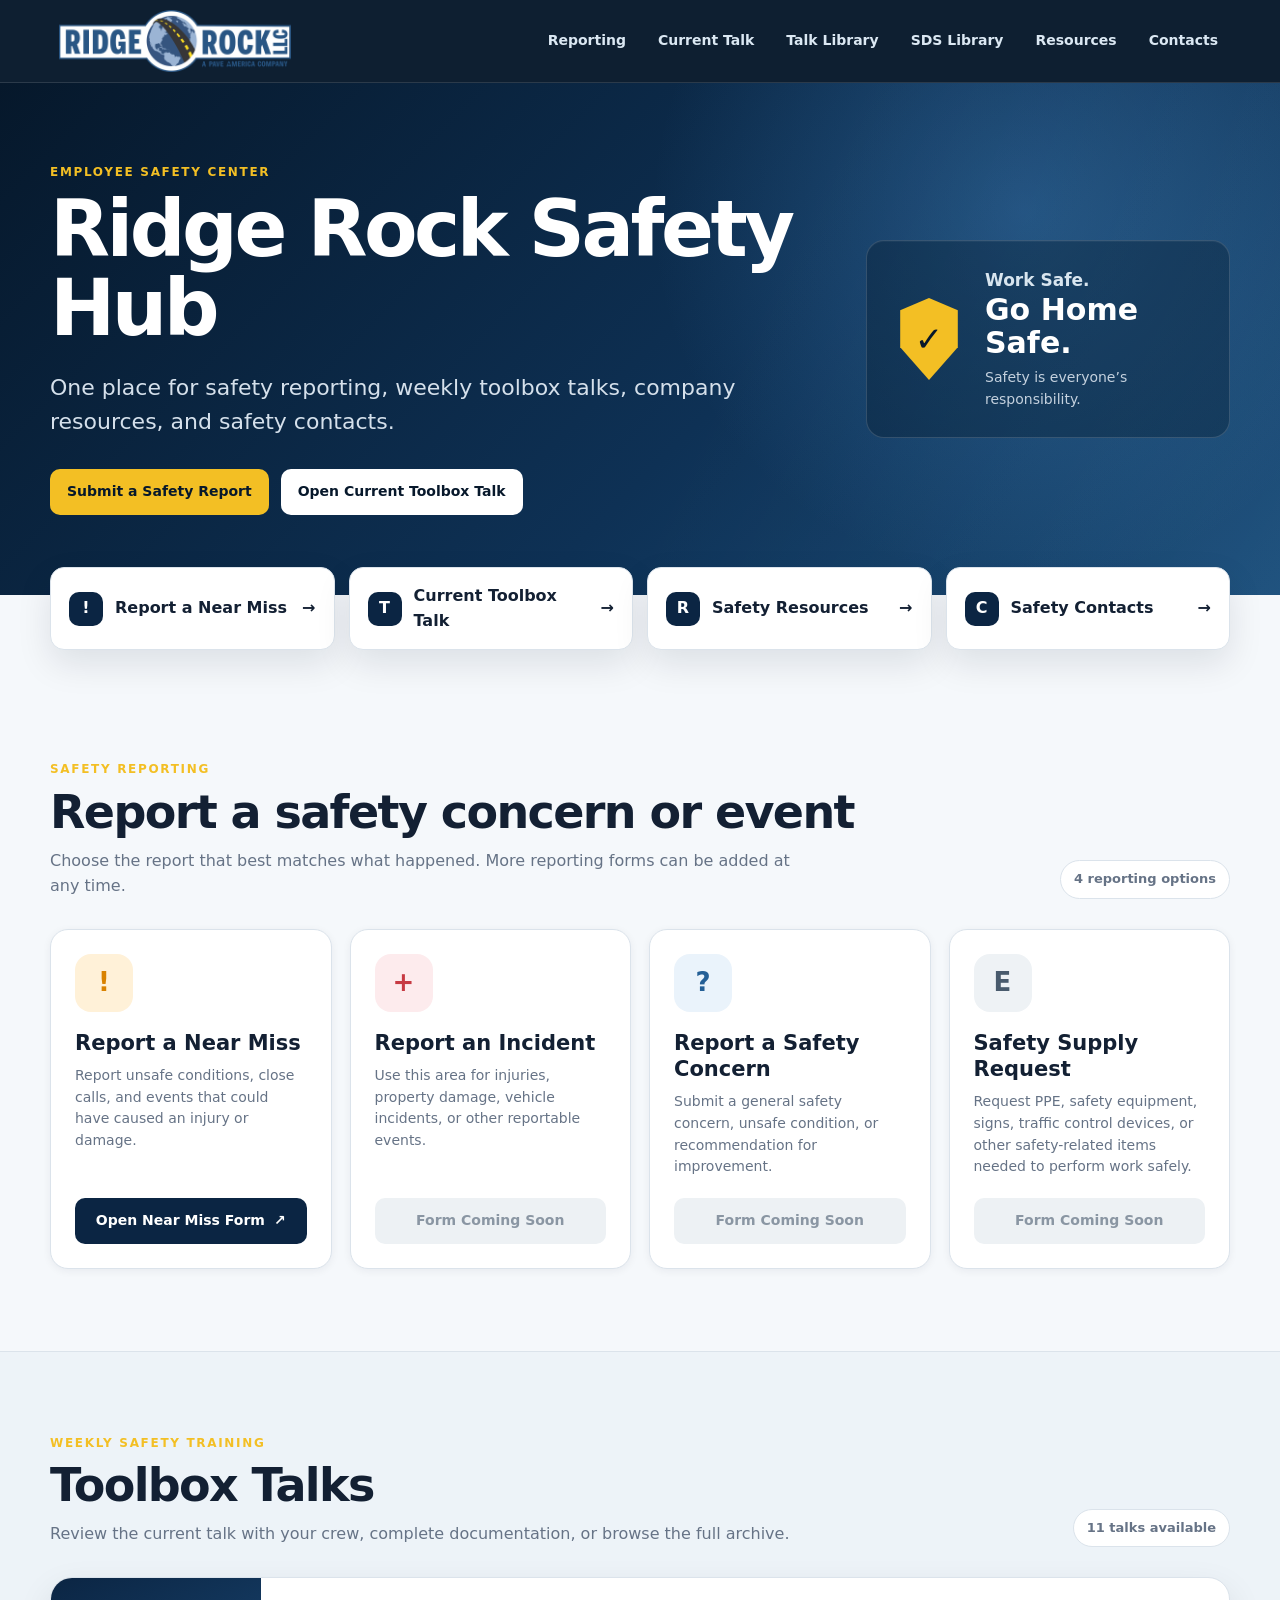
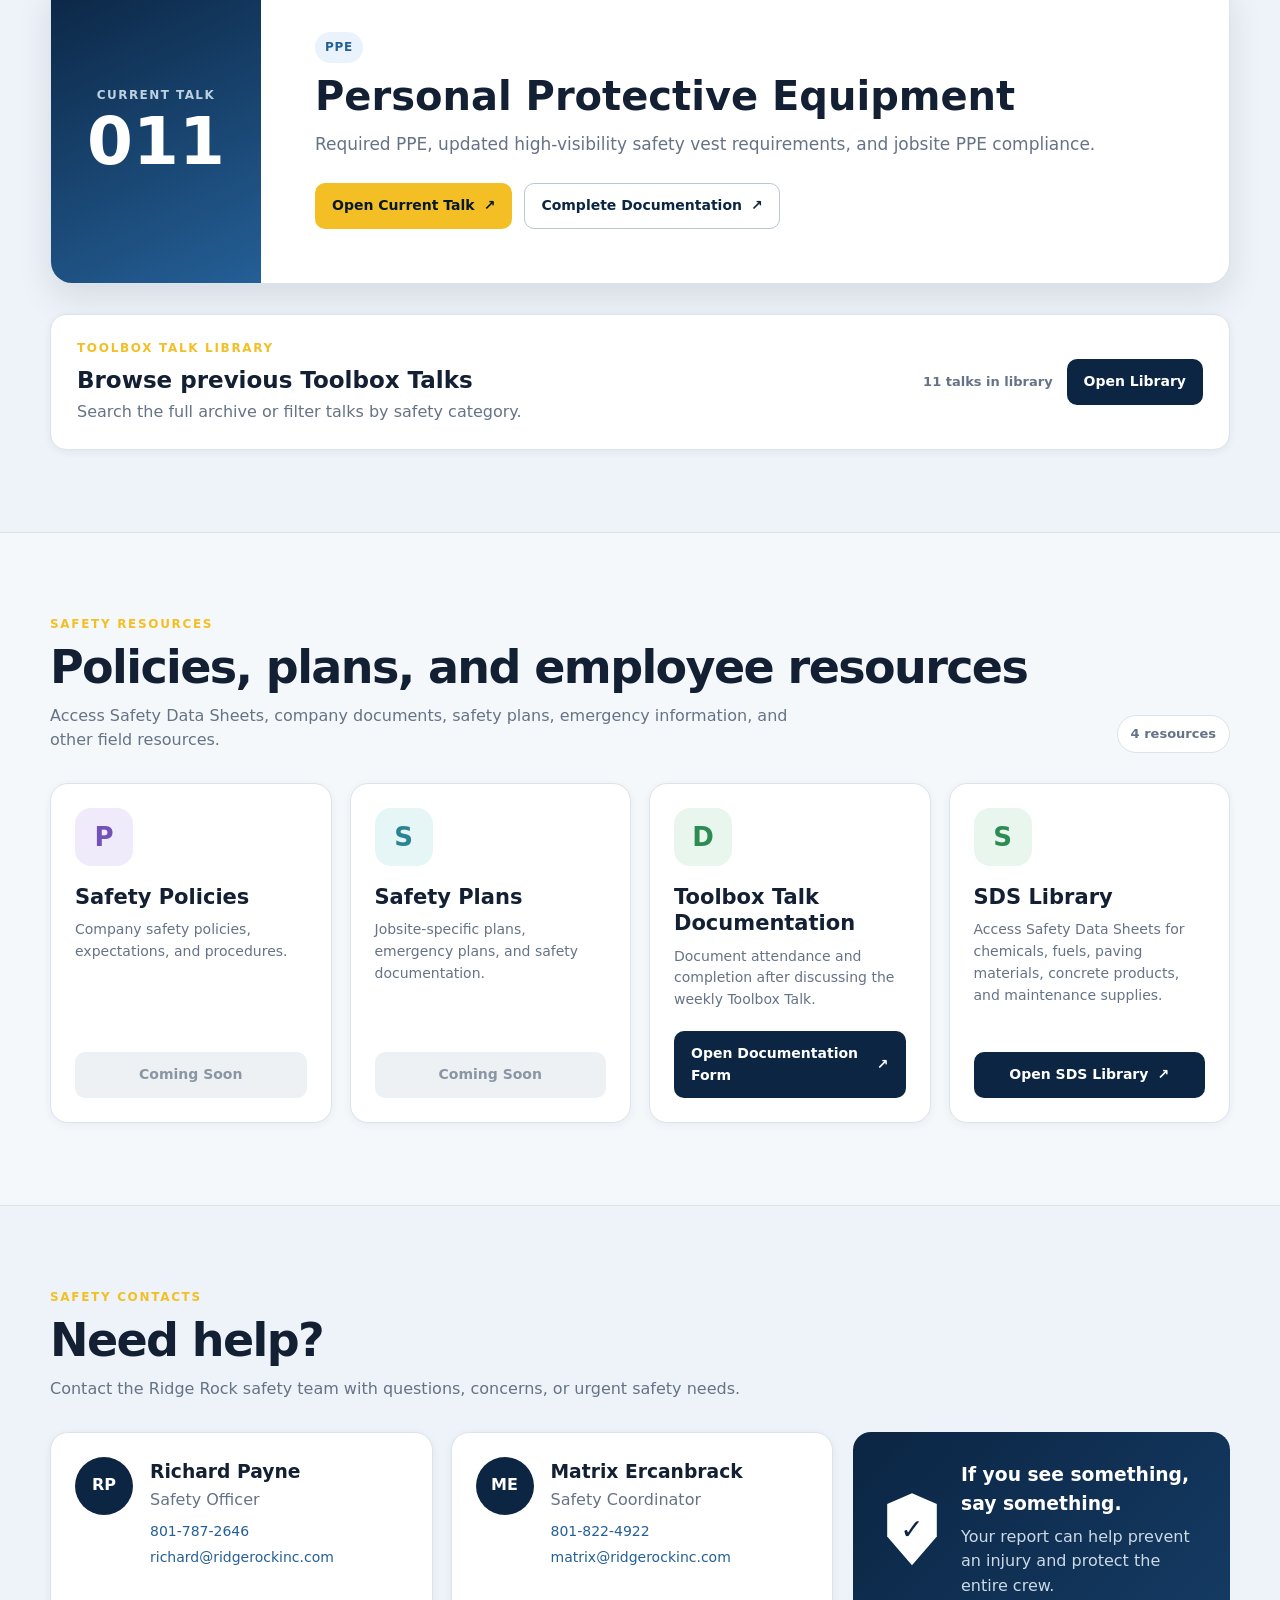
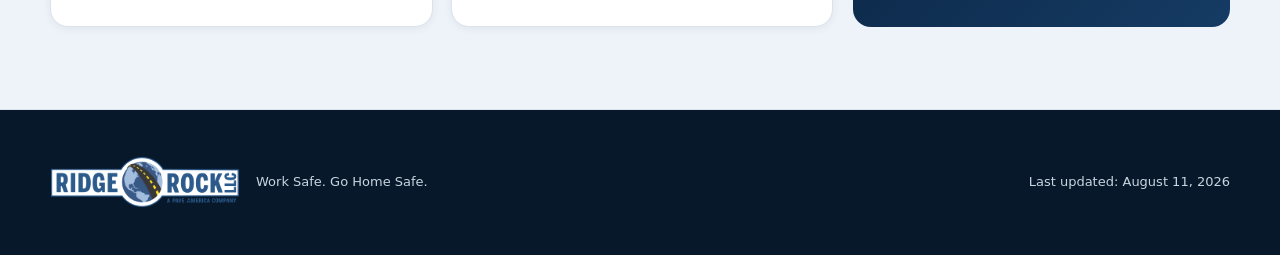
==== commit 006a571c: "Enhance safety hub content and navigation Updated the meta description and added SDS Library link." ====
--- a/index.html
+++ b/index.html
@@ -11,7 +11,7 @@
 
   <meta
     name="description"
-    content="Ridge Rock employee safety hub for reporting, toolbox talks, policies, plans, and safety contacts."
+    content="Ridge Rock employee safety hub for reporting, toolbox talks, Safety Data Sheets, policies, plans, and safety contacts."
   >
 
   <title>Ridge Rock Safety Hub</title>
@@ -87,6 +87,10 @@
           Talk Library
         </a>
 
+        <a href="sds.html">
+          SDS Library
+        </a>
+
         <a href="#resources">
           Resources
         </a>
@@ -362,9 +366,9 @@
             </h2>
 
             <p>
-              Use this section for company documents,
-              training materials, emergency information,
-              and field resources.
+              Access Safety Data Sheets, company documents,
+              safety plans, emergency information,
+              and other field resources.
             </p>
 
           </div>
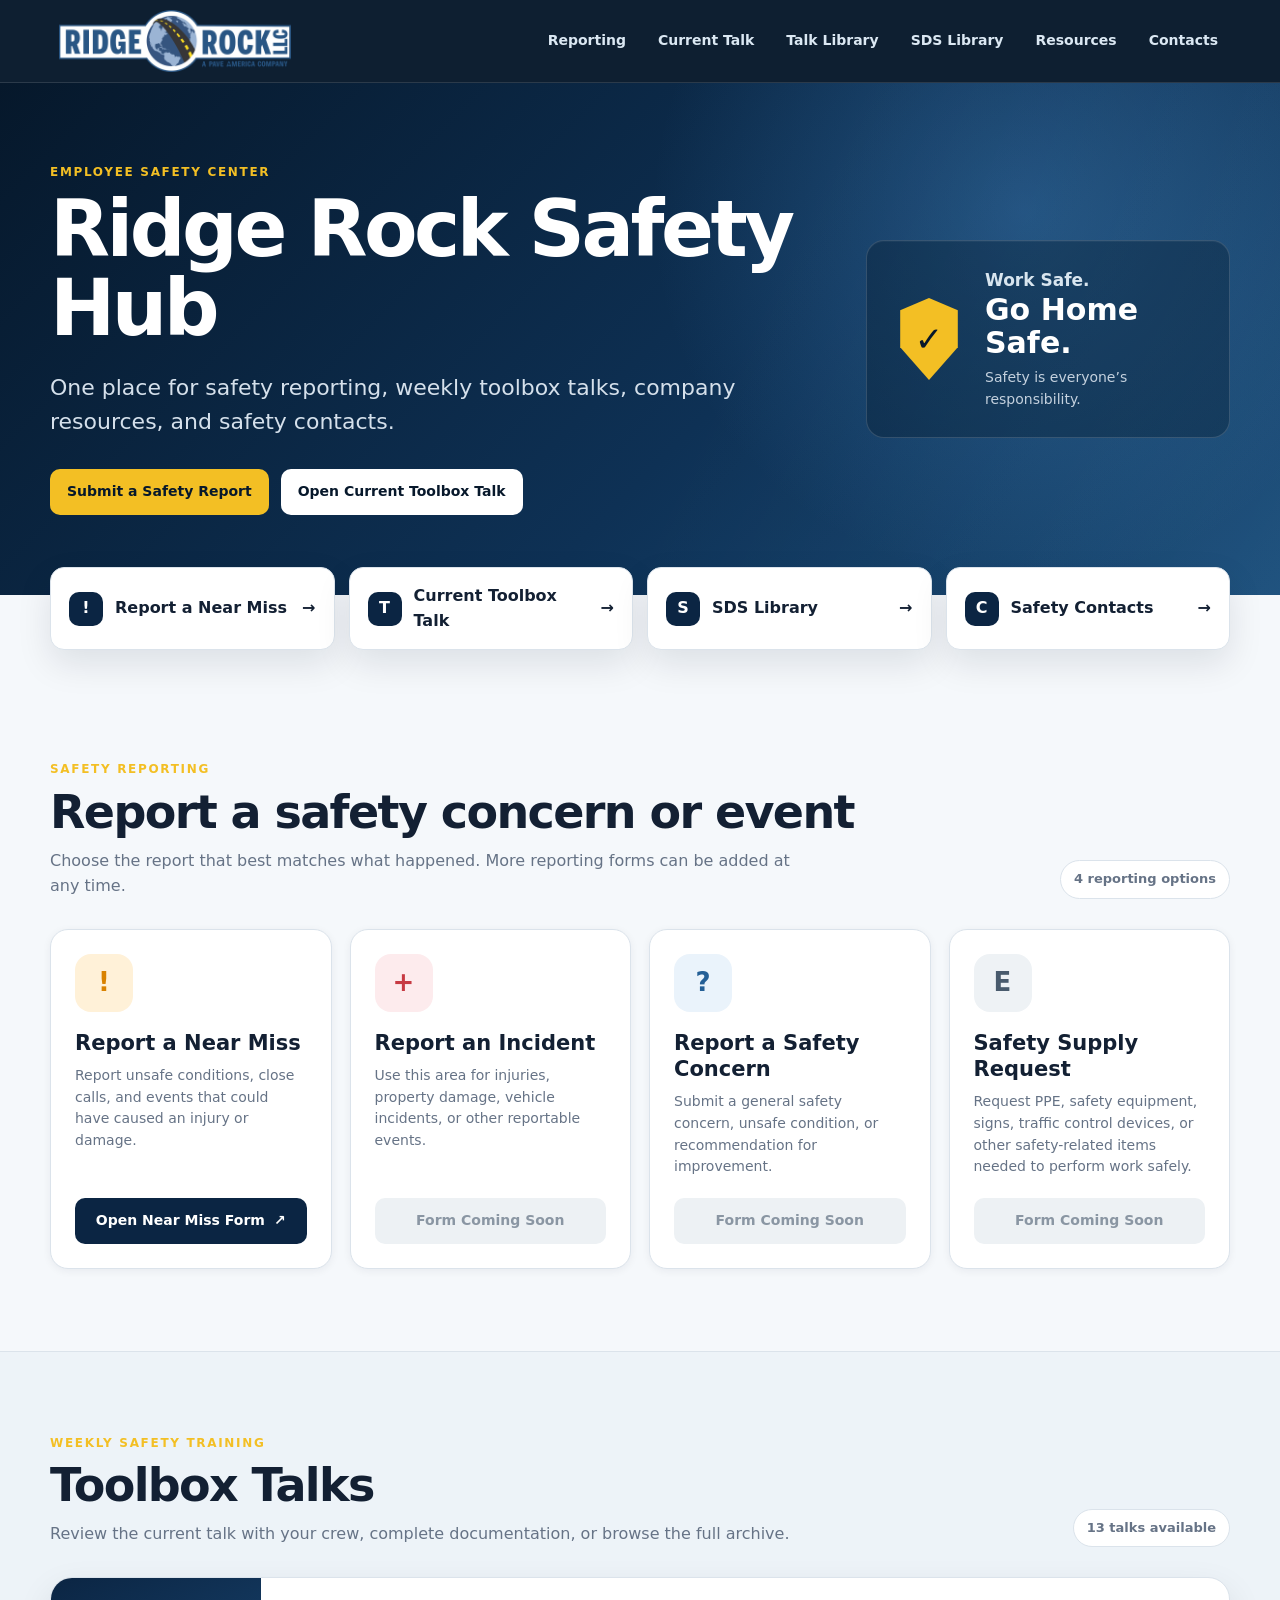
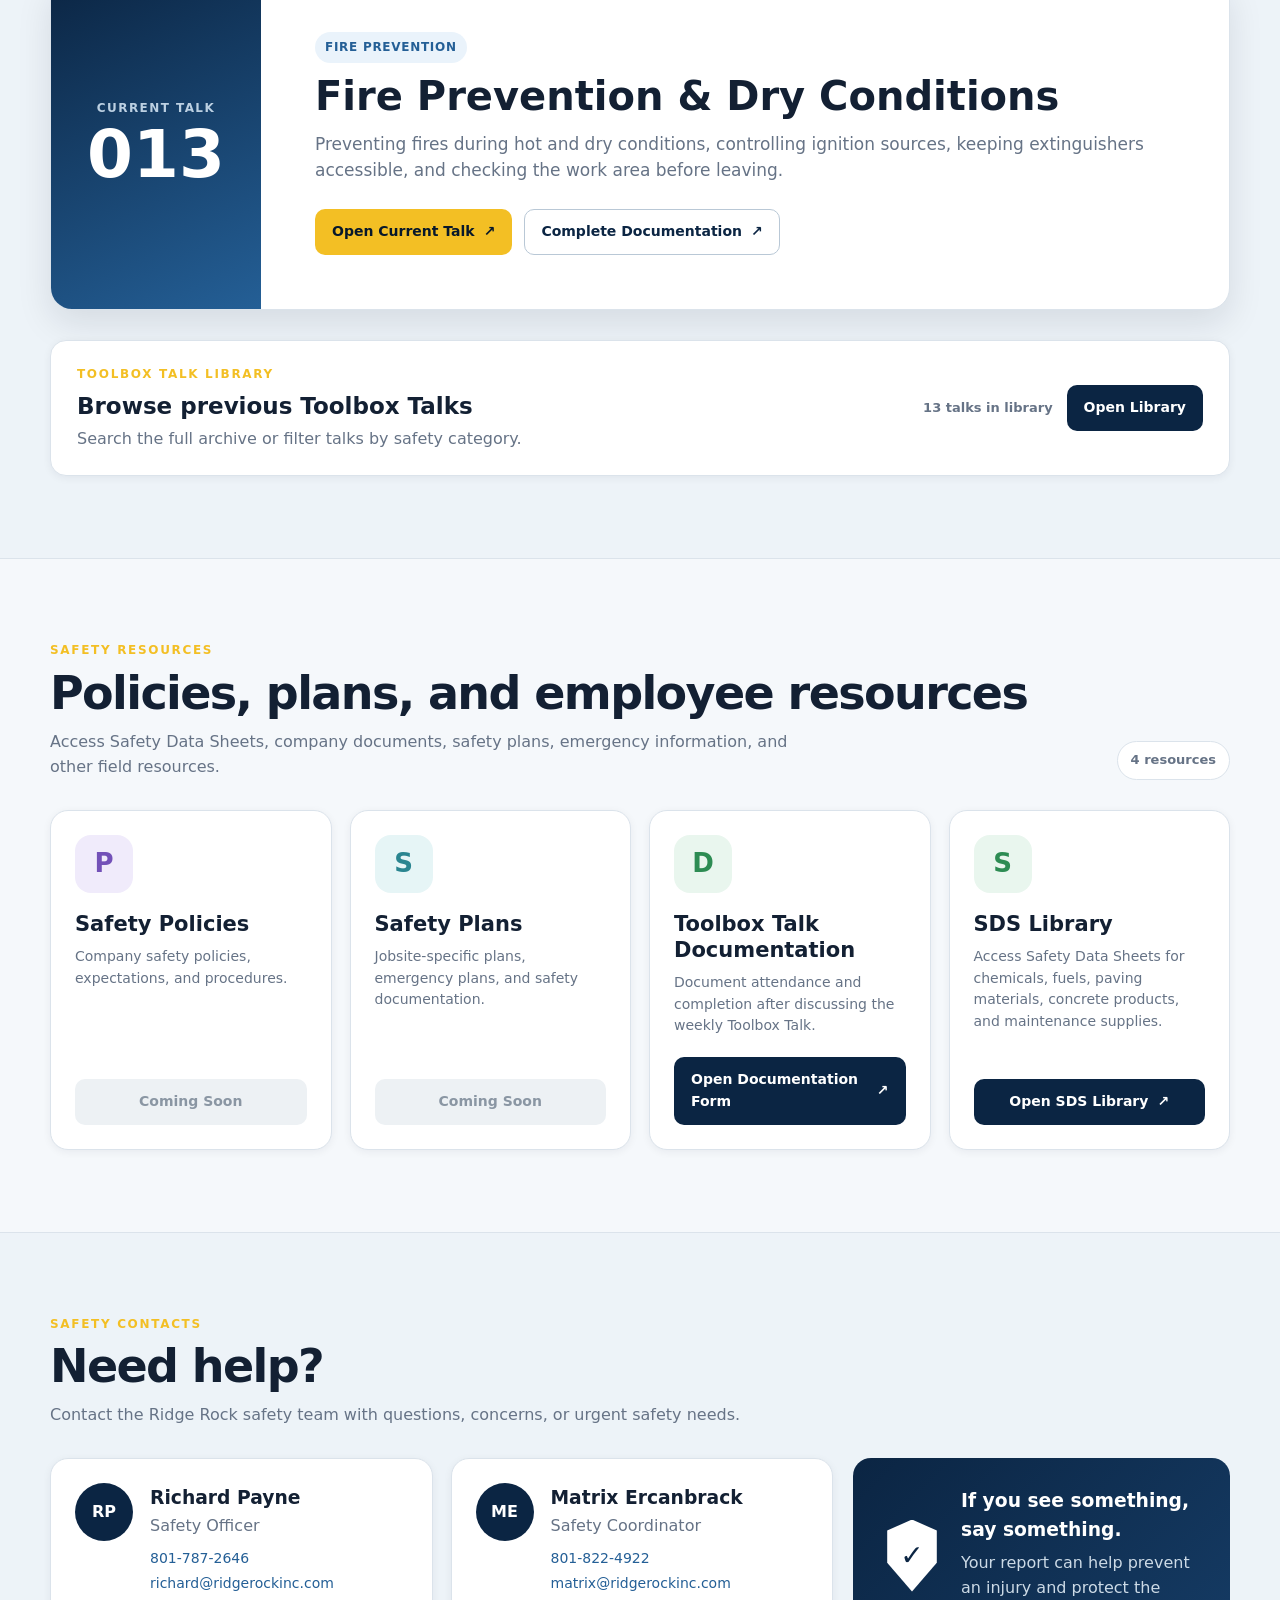
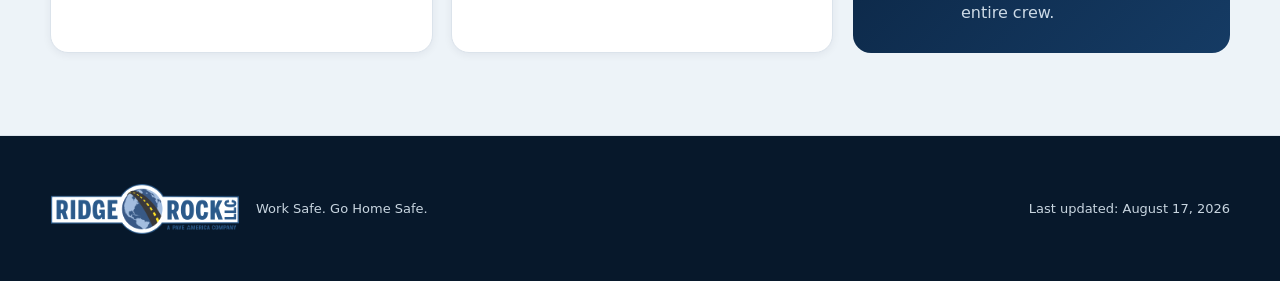
==== commit 61b2f741: "Enhance index.html with mobile app meta tags Add Apple touch icon and meta tags for mobile web app s" ====
--- a/index.html
+++ b/index.html
@@ -1,6 +1,3 @@
-<!DOCTYPE html>
-<html lang="en">
-
 <head>
   <meta charset="UTF-8">
 
@@ -15,6 +12,21 @@
   >
 
   <title>Ridge Rock Safety Hub</title>
+
+  <link
+    rel="apple-touch-icon"
+    href="assets/safety-hub-icon.png"
+  >
+
+  <meta
+    name="apple-mobile-web-app-capable"
+    content="yes"
+  >
+
+  <meta
+    name="apple-mobile-web-app-title"
+    content="Safety Hub"
+  >
 
   <link
     rel="icon"
@@ -37,7 +49,6 @@
     defer
   ></script>
 </head>
-
 
 <body>
 
